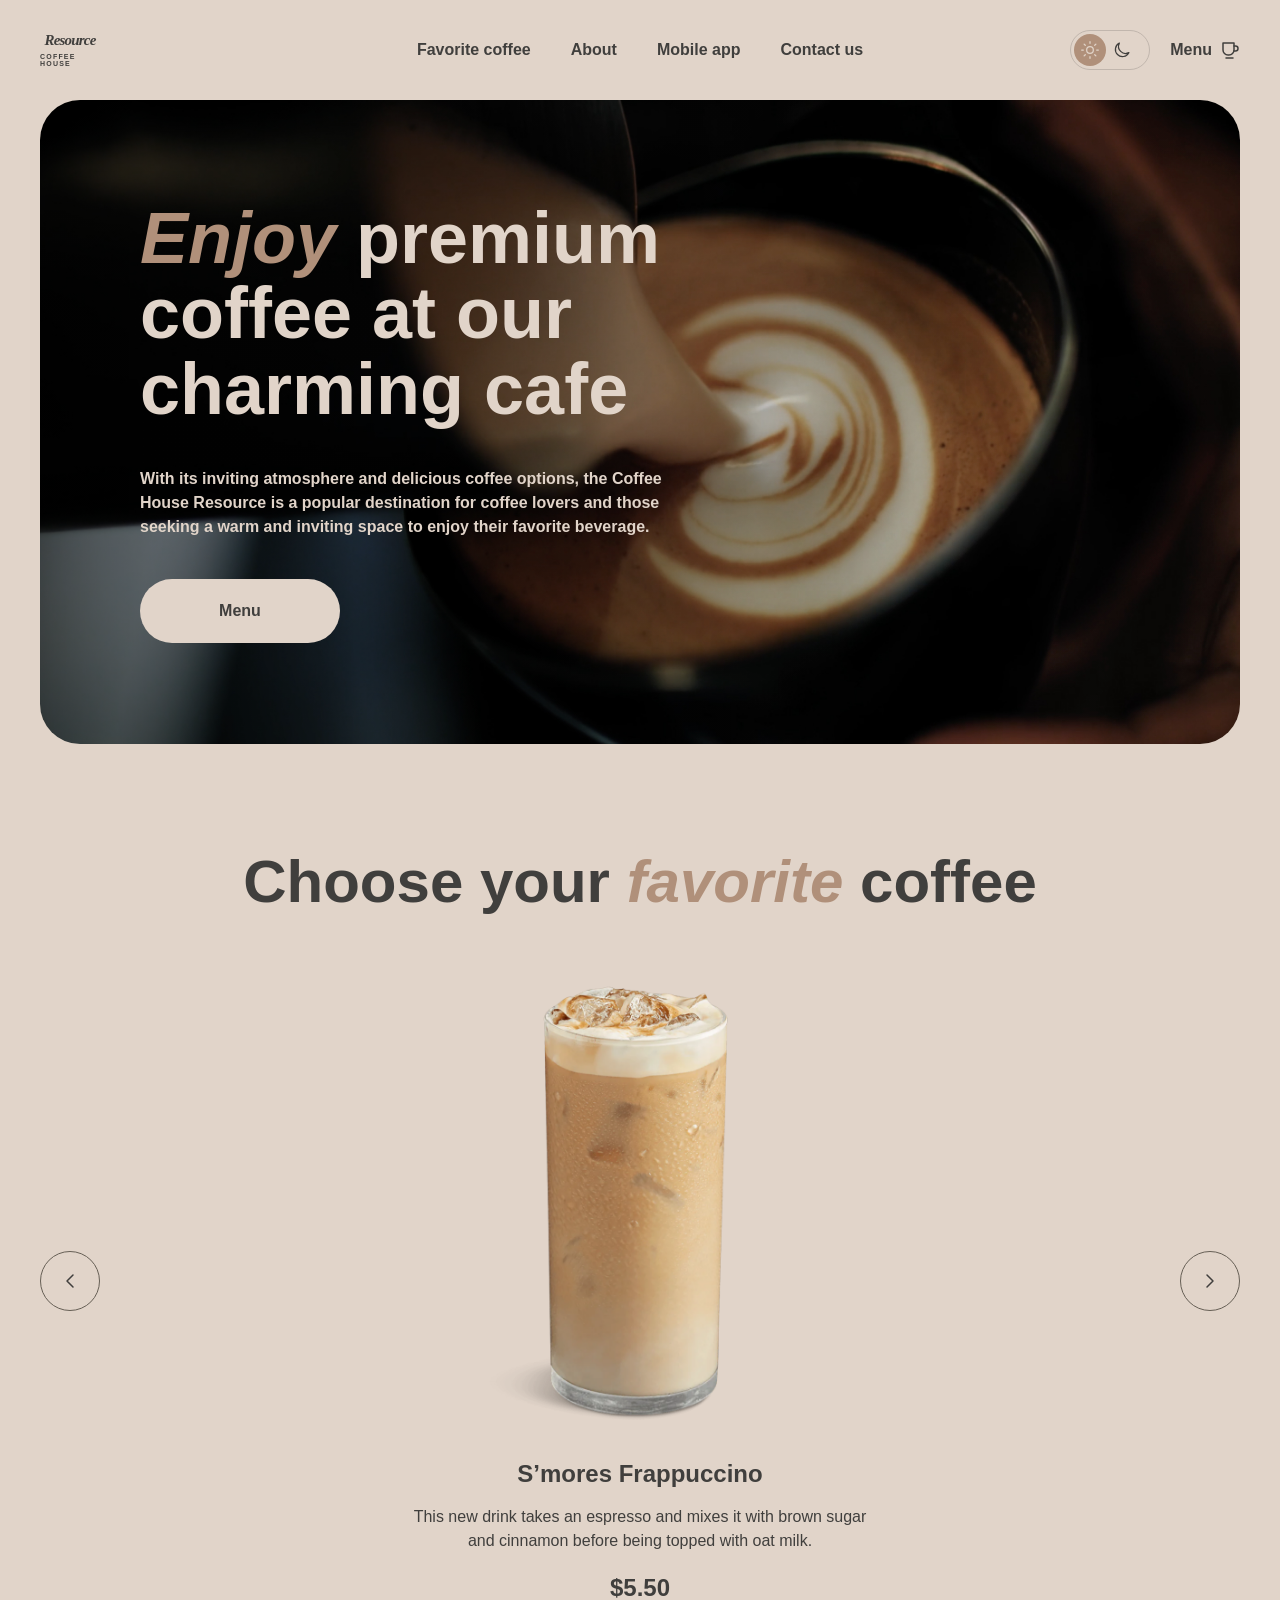
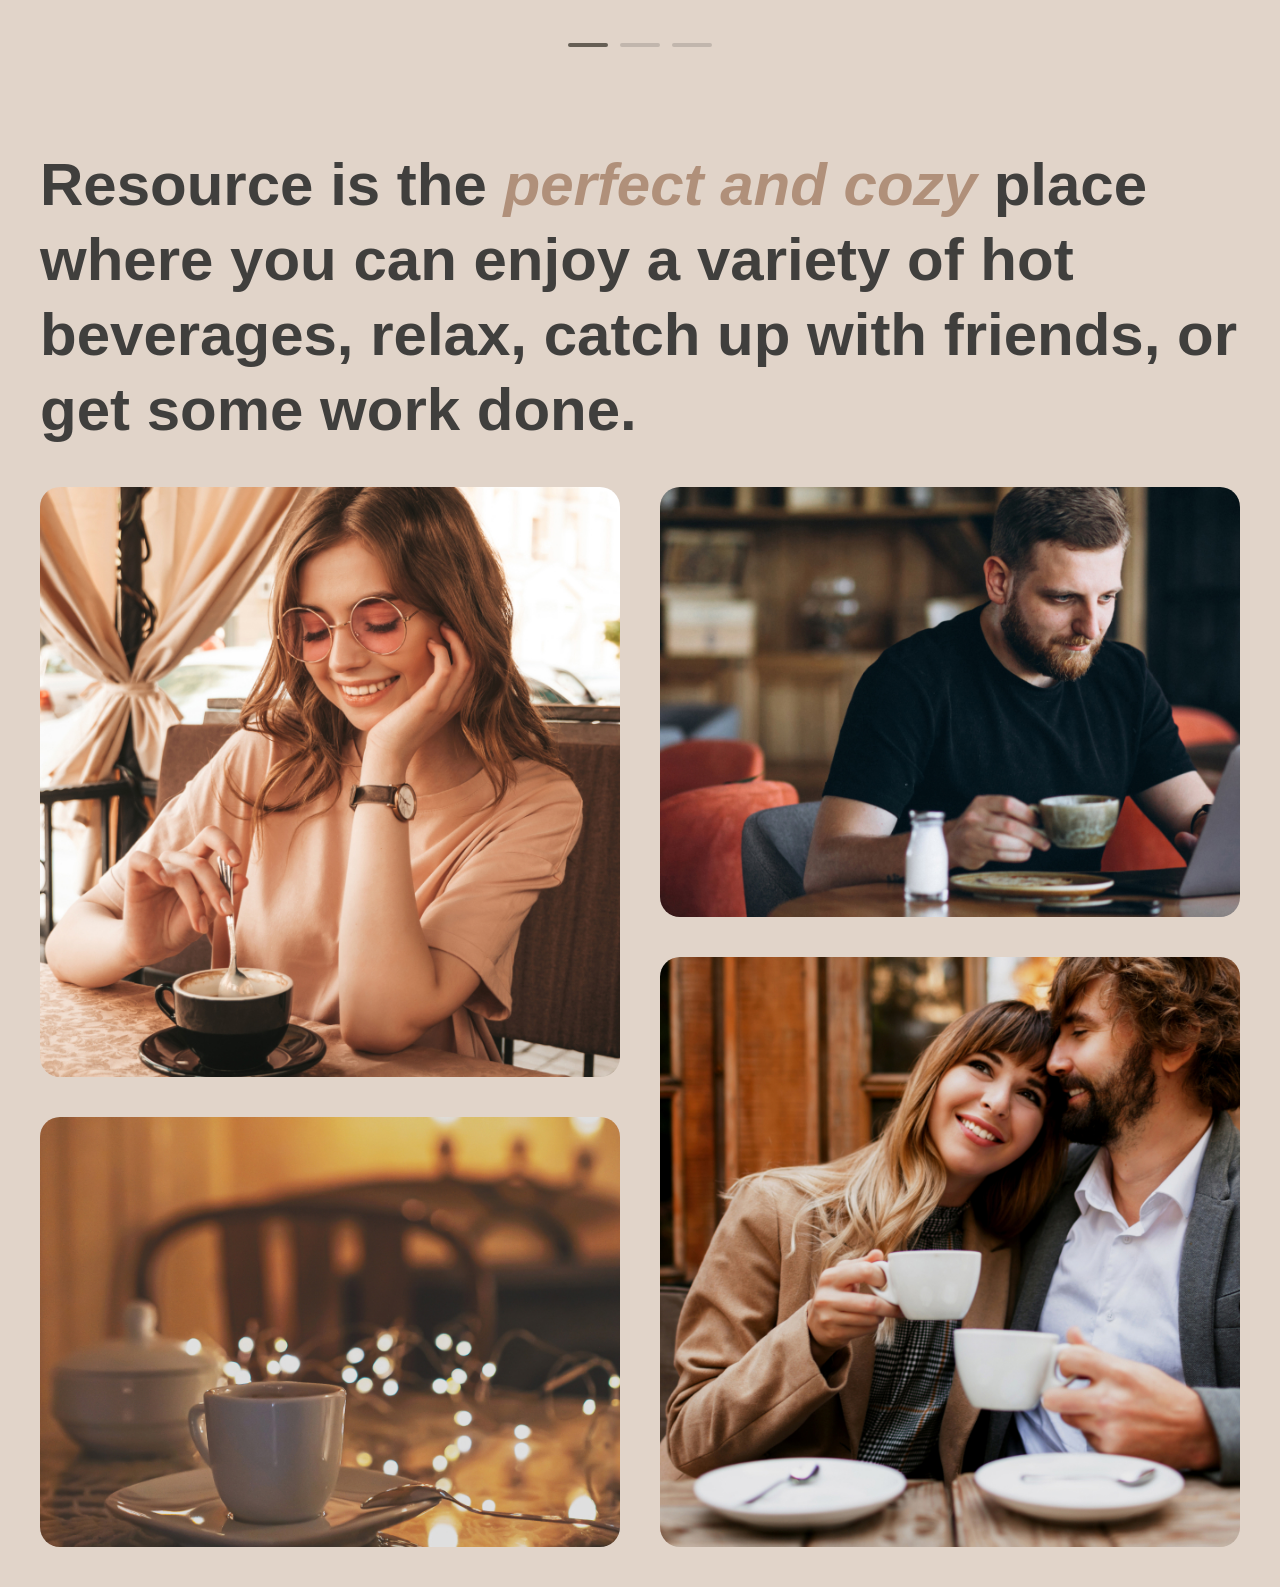
==== index.html @ 5b404275 "feat: add responsive about gallery" ====
<!doctype html>
<html lang="en">
  <head>
    <meta charset="UTF-8">
    <meta name="viewport" content="width=device-width, initial-scale=1.0">
    <meta
      name="description"
      content="Coffee House — premium coffee in a warm and welcoming atmosphere."
    >
    <title>Coffee House</title>
    <link rel="icon" href="assets/icons/favicon.svg" type="image/svg+xml">
    <link rel="stylesheet" href="styles/base.css">
    <link rel="stylesheet" href="styles/home.css">
    <link rel="stylesheet" href="styles/responsive.css">
    <script src="scripts/theme.js" defer></script>
  </head>
  <body class="page page--home">
    <header class="header">
      <div class="header__inner container">
        <a class="logo" href="./" aria-label="Coffee House home page">
          <span class="logo__wordmark">Resource</span>
          <span class="logo__caption">Coffee House</span>
        </a>

        <nav class="header__nav" id="site-navigation" aria-label="Primary navigation">
          <ul class="header__nav-list">
            <li><a class="header__nav-link" href="#favorite-coffee">Favorite coffee</a></li>
            <li><a class="header__nav-link" href="#about">About</a></li>
            <li><a class="header__nav-link" href="#mobile-app">Mobile app</a></li>
            <li><a class="header__nav-link" href="#contacts">Contact us</a></li>
          </ul>
        </nav>

        <div class="header__actions">
          <button
            class="theme-toggle"
            type="button"
            aria-label="Switch to dark theme"
            aria-pressed="false"
          >
            <span class="theme-toggle__option theme-toggle__option--light" aria-hidden="true">
              <svg viewBox="0 0 24 24" width="20" height="20">
                <circle cx="12" cy="12" r="4"></circle>
                <path d="M12 2v2M12 20v2M4.93 4.93l1.42 1.42M17.66 17.66l1.41 1.41M2 12h2M20 12h2M4.93 19.07l1.42-1.42M17.66 6.34l1.41-1.41"></path>
              </svg>
            </span>
            <span class="theme-toggle__option theme-toggle__option--dark" aria-hidden="true">
              <svg viewBox="0 0 24 24" width="20" height="20">
                <path d="M20.2 15.2A8.5 8.5 0 0 1 8.8 3.8a8.5 8.5 0 1 0 11.4 11.4Z"></path>
              </svg>
            </span>
          </button>

          <a class="header__menu-link" href="menu/">
            <span>Menu</span>
            <svg aria-hidden="true" viewBox="0 0 20 20" width="20" height="20">
              <path d="M3 3h11v7a5 5 0 0 1-5 5H8a5 5 0 0 1-5-5V3Z"></path>
              <path d="M14 6h1.5a2.5 2.5 0 0 1 0 5H14M6 18h7"></path>
            </svg>
          </a>

          <button
            class="burger"
            type="button"
            aria-label="Open menu"
            aria-expanded="false"
            aria-controls="site-navigation"
          >
            <span></span>
            <span></span>
          </button>
        </div>
      </div>
    </header>

    <main class="main" id="main-content">
      <section class="hero container">
        <div class="hero__content">
          <h1 class="hero__title"><em>Enjoy</em> premium coffee at our charming cafe</h1>
          <p class="hero__description">
            With its inviting atmosphere and delicious coffee options, the Coffee House
            Resource is a popular destination for coffee lovers and those seeking a warm and
            inviting space to enjoy their favorite beverage.
          </p>
          <a class="hero__menu-link" href="menu/">
            <span>Menu</span>
            <svg aria-hidden="true" viewBox="0 0 20 20" width="20" height="20">
              <path d="M3 3h11v7a5 5 0 0 1-5 5H8a5 5 0 0 1-5-5V3Z"></path>
              <path d="M14 6h1.5a2.5 2.5 0 0 1 0 5H14M6 18h7"></path>
            </svg>
          </a>
        </div>
      </section>

      <section class="favorite container" id="favorite-coffee">
        <h2 class="favorite__title">Choose your <em>favorite</em> coffee</h2>

        <div class="favorite__slider">
          <button class="slider-arrow slider-arrow--previous" type="button" aria-label="Previous coffee">
            <svg aria-hidden="true" viewBox="0 0 24 24" width="24" height="24">
              <path d="m15 18-6-6 6-6"></path>
            </svg>
          </button>

          <div class="favorite__slides">
            <article class="favorite__slide">
              <img
                class="favorite__image"
                src="assets/images/coffee-slider-1.png"
                alt="S’mores Frappuccino"
                width="480"
                height="480"
              >
              <h3 class="favorite__name">S’mores Frappuccino</h3>
              <p class="favorite__description">
                This new drink takes an espresso and mixes it with brown sugar and cinnamon
                before being topped with oat milk.
              </p>
              <p class="favorite__price">$5.50</p>
            </article>

            <article class="favorite__slide" hidden>
              <img
                class="favorite__image"
                src="assets/images/coffee-slider-2.png"
                alt="Caramel Macchiato"
                width="480"
                height="480"
              >
              <h3 class="favorite__name">Caramel Macchiato</h3>
              <p class="favorite__description">
                Fragrant and unique classic espresso with rich caramel-peanut syrup, with
                cream under whipped thick foam.
              </p>
              <p class="favorite__price">$5.00</p>
            </article>

            <article class="favorite__slide" hidden>
              <img
                class="favorite__image"
                src="assets/images/coffee-slider-3.png"
                alt="Ice coffee"
                width="480"
                height="480"
              >
              <h3 class="favorite__name">Ice coffee</h3>
              <p class="favorite__description">
                A popular summer drink that tones and invigorates. Prepared from coffee, milk,
                and ice.
              </p>
              <p class="favorite__price">$4.50</p>
            </article>
          </div>

          <button class="slider-arrow slider-arrow--next" type="button" aria-label="Next coffee">
            <svg aria-hidden="true" viewBox="0 0 24 24" width="24" height="24">
              <path d="m9 6 6 6-6 6"></path>
            </svg>
          </button>
        </div>

        <div class="favorite__pagination" aria-label="Slide 1 of 3">
          <span class="favorite__pagination-item favorite__pagination-item--active"></span>
          <span class="favorite__pagination-item"></span>
          <span class="favorite__pagination-item"></span>
        </div>
      </section>

      <section class="about container" id="about">
        <h2 class="about__title">
          Resource is the <em>perfect and cozy</em> place where you can enjoy a variety of hot
          beverages, relax, catch up with friends, or get some work done.
        </h2>

        <div class="about__gallery">
          <div class="about__column">
            <div class="about__image-box about__image-box--large">
              <img
                class="about__image"
                src="assets/images/about-1.jpg"
                alt="Woman enjoying coffee at a cafe"
                width="726"
                height="726"
              >
            </div>
            <div class="about__image-box about__image-box--small">
              <img
                class="about__image"
                src="assets/images/about-2.jpg"
                alt="Coffee cup surrounded by warm lights"
                width="726"
                height="726"
              >
            </div>
          </div>

          <div class="about__column">
            <div class="about__image-box about__image-box--small">
              <img
                class="about__image"
                src="assets/images/about-3.jpg"
                alt="Man working on a laptop at a cafe"
                width="726"
                height="726"
              >
            </div>
            <div class="about__image-box about__image-box--large">
              <img
                class="about__image"
                src="assets/images/about-4.jpg"
                alt="Couple drinking coffee together"
                width="726"
                height="726"
              >
            </div>
          </div>
        </div>
      </section>
    </main>
  </body>
</html>
---- styles/base.css ----
:root {
  color-scheme: light;
  --color-background: #e1d4c9;
  --color-surface: #665f55;
  --color-text-primary: #403f3d;
  --color-text-secondary: #e1d4c9;
  --color-accent: #b0907a;
  --color-border-light: #c1b6ad;
  --color-border-dark: #665f55;
  --content-width: 1360px;
  --page-padding: 40px;
  --transition-duration: 0.3s;
}

[data-theme="dark"] {
  color-scheme: dark;
  --color-background: #403f3d;
  --color-surface: #665f55;
  --color-text-primary: #e1d4c9;
  --color-text-secondary: #e1d4c9;
  --color-border-light: #665f55;
  --color-border-dark: #c1b6ad;
}

*,
*::before,
*::after {
  box-sizing: border-box;
}

html {
  scroll-behavior: smooth;
}

body {
  min-width: 320px;
  min-height: 100vh;
  margin: 0;
  color: var(--color-text-primary);
  font-family: Inter, Arial, sans-serif;
  background-color: var(--color-background);
}

img {
  display: block;
  max-width: 100%;
}

button,
input,
textarea,
select {
  font: inherit;
}

a {
  color: inherit;
}

button,
a {
  -webkit-tap-highlight-color: transparent;
}

button:focus-visible,
a:focus-visible {
  outline: 2px solid var(--color-accent);
  outline-offset: 4px;
}

.container {
  width: min(100% - (2 * var(--page-padding)), var(--content-width));
  margin-inline: auto;
}

.header {
  padding-block: 20px;
}

.header__inner {
  display: grid;
  grid-template-columns: 1fr auto 1fr;
  align-items: center;
  min-height: 60px;
}

.logo {
  display: inline-flex;
  width: 60px;
  height: 60px;
  grid-column: 1;
  flex-direction: column;
  align-items: center;
  justify-content: center;
  justify-self: start;
  color: var(--color-text-primary);
  line-height: 1;
  text-decoration: none;
}

.logo__wordmark {
  font-family: Georgia, "Times New Roman", serif;
  font-size: 15px;
  font-style: italic;
  font-weight: 700;
  letter-spacing: -0.8px;
}

.logo__caption {
  margin-top: 5px;
  font-size: 7px;
  font-weight: 600;
  letter-spacing: 1.2px;
  text-transform: uppercase;
}

.header__nav-list {
  display: flex;
  gap: 40px;
  margin: 0;
  padding: 0;
  list-style: none;
}

.header__nav {
  grid-column: 2;
}

.header__nav-link,
.header__menu-link {
  position: relative;
  display: inline-flex;
  align-items: center;
  color: var(--color-text-primary);
  font-size: 16px;
  font-weight: 600;
  line-height: 1.5;
  text-decoration: none;
}

.header__nav-link::after,
.header__menu-link::after {
  position: absolute;
  right: 0;
  bottom: -2px;
  left: 0;
  height: 2px;
  background-color: currentColor;
  content: "";
  transform: scaleX(0);
  transform-origin: right;
  transition: transform var(--transition-duration) ease;
}

.header__nav-link:hover::after,
.header__nav-link:focus-visible::after,
.header__menu-link:hover::after,
.header__menu-link:focus-visible::after,
.header__menu-link--active::after {
  transform: scaleX(1);
  transform-origin: left;
}

.header__actions {
  display: flex;
  grid-column: 3;
  gap: 20px;
  align-items: center;
  justify-self: end;
}

.theme-toggle {
  display: inline-flex;
  width: 80px;
  height: 40px;
  padding: 3px;
  border: 1px solid var(--color-border-light);
  border-radius: 100px;
  color: var(--color-text-primary);
  background: transparent;
  cursor: pointer;
}

.theme-toggle__option {
  display: inline-flex;
  width: 32px;
  height: 32px;
  align-items: center;
  justify-content: center;
  border-radius: 50%;
  transition:
    color var(--transition-duration) ease,
    background-color var(--transition-duration) ease;
}

.theme-toggle__option svg,
.header__menu-link svg {
  fill: none;
  stroke: currentColor;
  stroke-linecap: round;
  stroke-linejoin: round;
  stroke-width: 1.5;
}

.theme-toggle__option--light {
  color: var(--color-text-secondary);
  background-color: var(--color-accent);
}

[data-theme="dark"] .theme-toggle__option--light {
  color: var(--color-text-primary);
  background-color: transparent;
}

[data-theme="dark"] .theme-toggle__option--dark {
  color: #403f3d;
  background-color: var(--color-accent);
}

.header__menu-link {
  gap: 8px;
}

.burger {
  display: none;
  width: 44px;
  height: 44px;
  padding: 0;
  border: 1px solid var(--color-border-dark);
  border-radius: 50%;
  flex-direction: column;
  gap: 7px;
  align-items: center;
  justify-content: center;
  color: var(--color-text-primary);
  background: transparent;
  cursor: pointer;
}

.burger span {
  width: 18px;
  height: 1.5px;
  border-radius: 2px;
  background-color: currentColor;
}

.main {
  padding-block: 40px;
}
---- styles/home.css ----
.page--home .main {
  padding-top: 0;
}

.hero {
  display: flex;
  min-height: 644px;
  align-items: center;
  padding: 100px;
  border-radius: 40px;
  color: var(--color-text-secondary);
  background:
    linear-gradient(90deg, rgb(0 0 0 / 55%) 0%, rgb(0 0 0 / 5%) 75%),
    url("../assets/images/hero.jpg") center / cover no-repeat;
}

.hero__content {
  max-width: 530px;
}

.hero__title,
.favorite__title,
.about__title {
  margin: 0;
  font-size: 60px;
  font-weight: 600;
  line-height: 1.25;
}

.hero__title {
  font-size: 72px;
  line-height: 1.05;
}

.hero__title em,
.favorite__title em,
.about__title em {
  color: var(--color-accent);
  font-style: italic;
}

.hero__description {
  margin: 40px 0;
  font-size: 16px;
  font-weight: 600;
  line-height: 1.5;
}

.hero__menu-link {
  display: inline-flex;
  width: 200px;
  height: 64px;
  align-items: center;
  justify-content: center;
  border-radius: 100px;
  color: #403f3d;
  font-size: 16px;
  font-weight: 600;
  line-height: 1.5;
  text-decoration: none;
  background-color: #e1d4c9;
}

.hero__menu-link svg,
.slider-arrow svg {
  fill: none;
  stroke: currentColor;
  stroke-linecap: round;
  stroke-linejoin: round;
  stroke-width: 1.5;
}

.hero__menu-link svg {
  width: 0;
  opacity: 0;
  transition:
    width var(--transition-duration) ease,
    margin-left var(--transition-duration) ease,
    opacity var(--transition-duration) ease;
}

.hero__menu-link:hover svg,
.hero__menu-link:focus-visible svg {
  width: 20px;
  margin-left: 8px;
  opacity: 1;
}

.favorite {
  padding-top: 100px;
  text-align: center;
}

.favorite__title {
  margin-bottom: 40px;
}

.favorite__slider {
  display: grid;
  grid-template-columns: 60px minmax(0, 480px) 60px;
  align-items: center;
  justify-content: space-between;
}

.slider-arrow {
  display: inline-flex;
  width: 60px;
  height: 60px;
  padding: 0;
  border: 1px solid var(--color-border-dark);
  border-radius: 50%;
  align-items: center;
  justify-content: center;
  color: var(--color-text-primary);
  background-color: transparent;
  cursor: pointer;
  transition:
    color var(--transition-duration) ease,
    background-color var(--transition-duration) ease;
}

.slider-arrow:hover,
.slider-arrow:focus-visible {
  color: var(--color-text-secondary);
  background-color: var(--color-surface);
}

.favorite__slide {
  font-size: 16px;
  line-height: 1.5;
}

.favorite__image {
  width: 100%;
  height: auto;
  aspect-ratio: 1;
  object-fit: contain;
}

.favorite__name,
.favorite__price {
  margin: 20px 0 0;
  font-size: 24px;
  font-weight: 600;
  line-height: 1.25;
}

.favorite__description {
  min-height: 48px;
  margin: 16px 0 0;
}

.favorite__pagination {
  display: flex;
  gap: 12px;
  justify-content: center;
  margin-top: 40px;
}

.favorite__pagination-item {
  width: 40px;
  height: 4px;
  border-radius: 100px;
  background-color: var(--color-border-light);
}

.favorite__pagination-item--active {
  background-color: var(--color-border-dark);
}

.about {
  padding-top: 100px;
}

.about__title {
  margin-bottom: 40px;
}

.about__gallery {
  display: grid;
  grid-template-columns: repeat(2, minmax(0, 1fr));
  gap: 40px;
}

.about__column {
  display: grid;
  gap: 40px;
}

.about__image-box {
  overflow: hidden;
  border-radius: 20px;
}

.about__image-box--large {
  height: 590px;
}

.about__image-box--small {
  height: 430px;
}

.about__image {
  width: 100%;
  height: 100%;
  object-fit: cover;
  transform: scale(1.1);
  transition: transform var(--transition-duration) ease;
}

.about__image-box:hover .about__image {
  transform: scale(1);
}
---- styles/responsive.css ----
@media (max-width: 900px) {
  .header__nav,
  .header__menu-link {
    display: none;
  }

  .header__actions {
    gap: 12px;
  }

  .burger {
    display: inline-flex;
  }
}

@media (max-width: 768px) {
  .hero {
    padding-inline: 60px;
  }

  .hero__menu-link svg {
    width: 20px;
    margin-left: 8px;
    opacity: 1;
  }

  .about__gallery {
    grid-template-columns: 1fr;
  }

  .about__image-box--small {
    display: none;
  }
}

@media (max-width: 600px) {
  :root {
    --page-padding: 16px;
  }

  .header__actions {
    gap: 8px;
  }

  .hero {
    min-height: 552px;
    padding: 60px 16px;
    background-position: 62% center;
  }

  .hero__title {
    font-size: 42px;
    line-height: 1.15;
  }

  .favorite__title,
  .about__title {
    font-size: 32px;
    line-height: 1.25;
  }

  .favorite__slider {
    display: block;
  }

  .slider-arrow {
    display: none;
  }
}
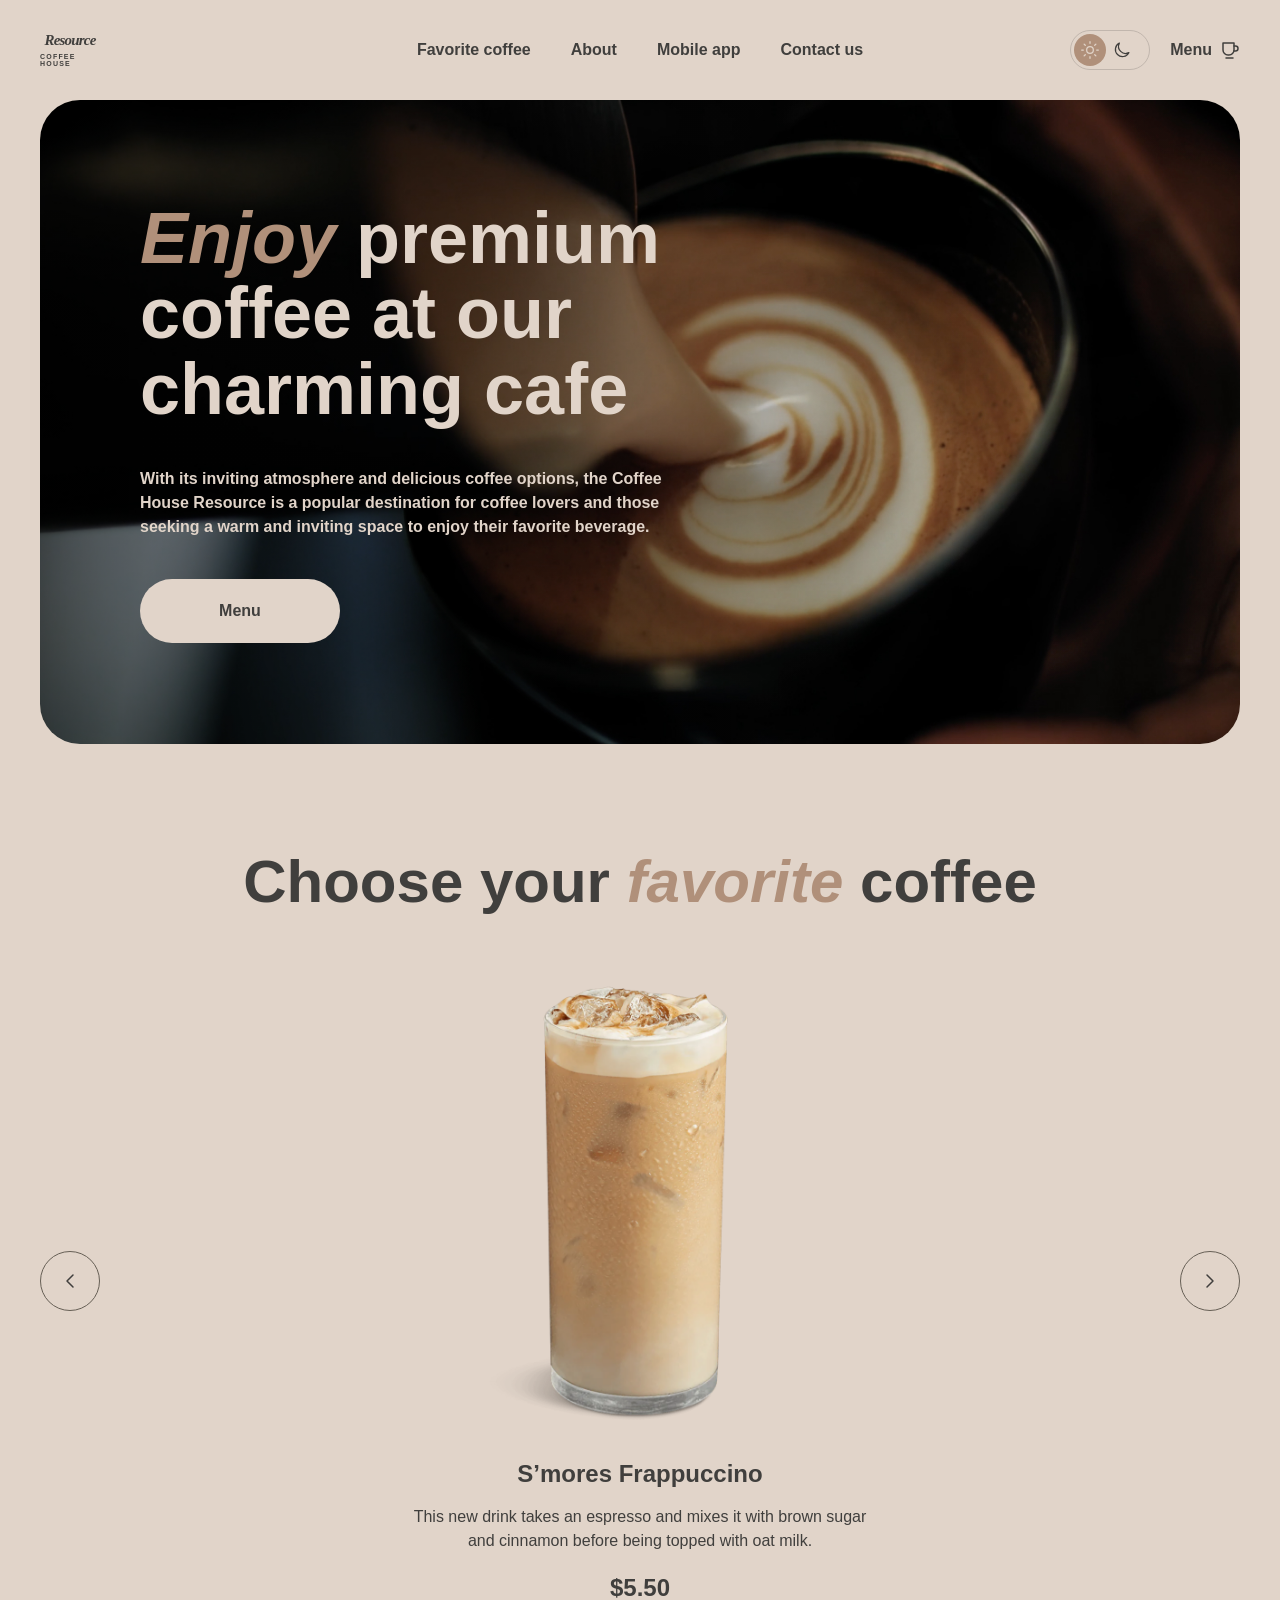
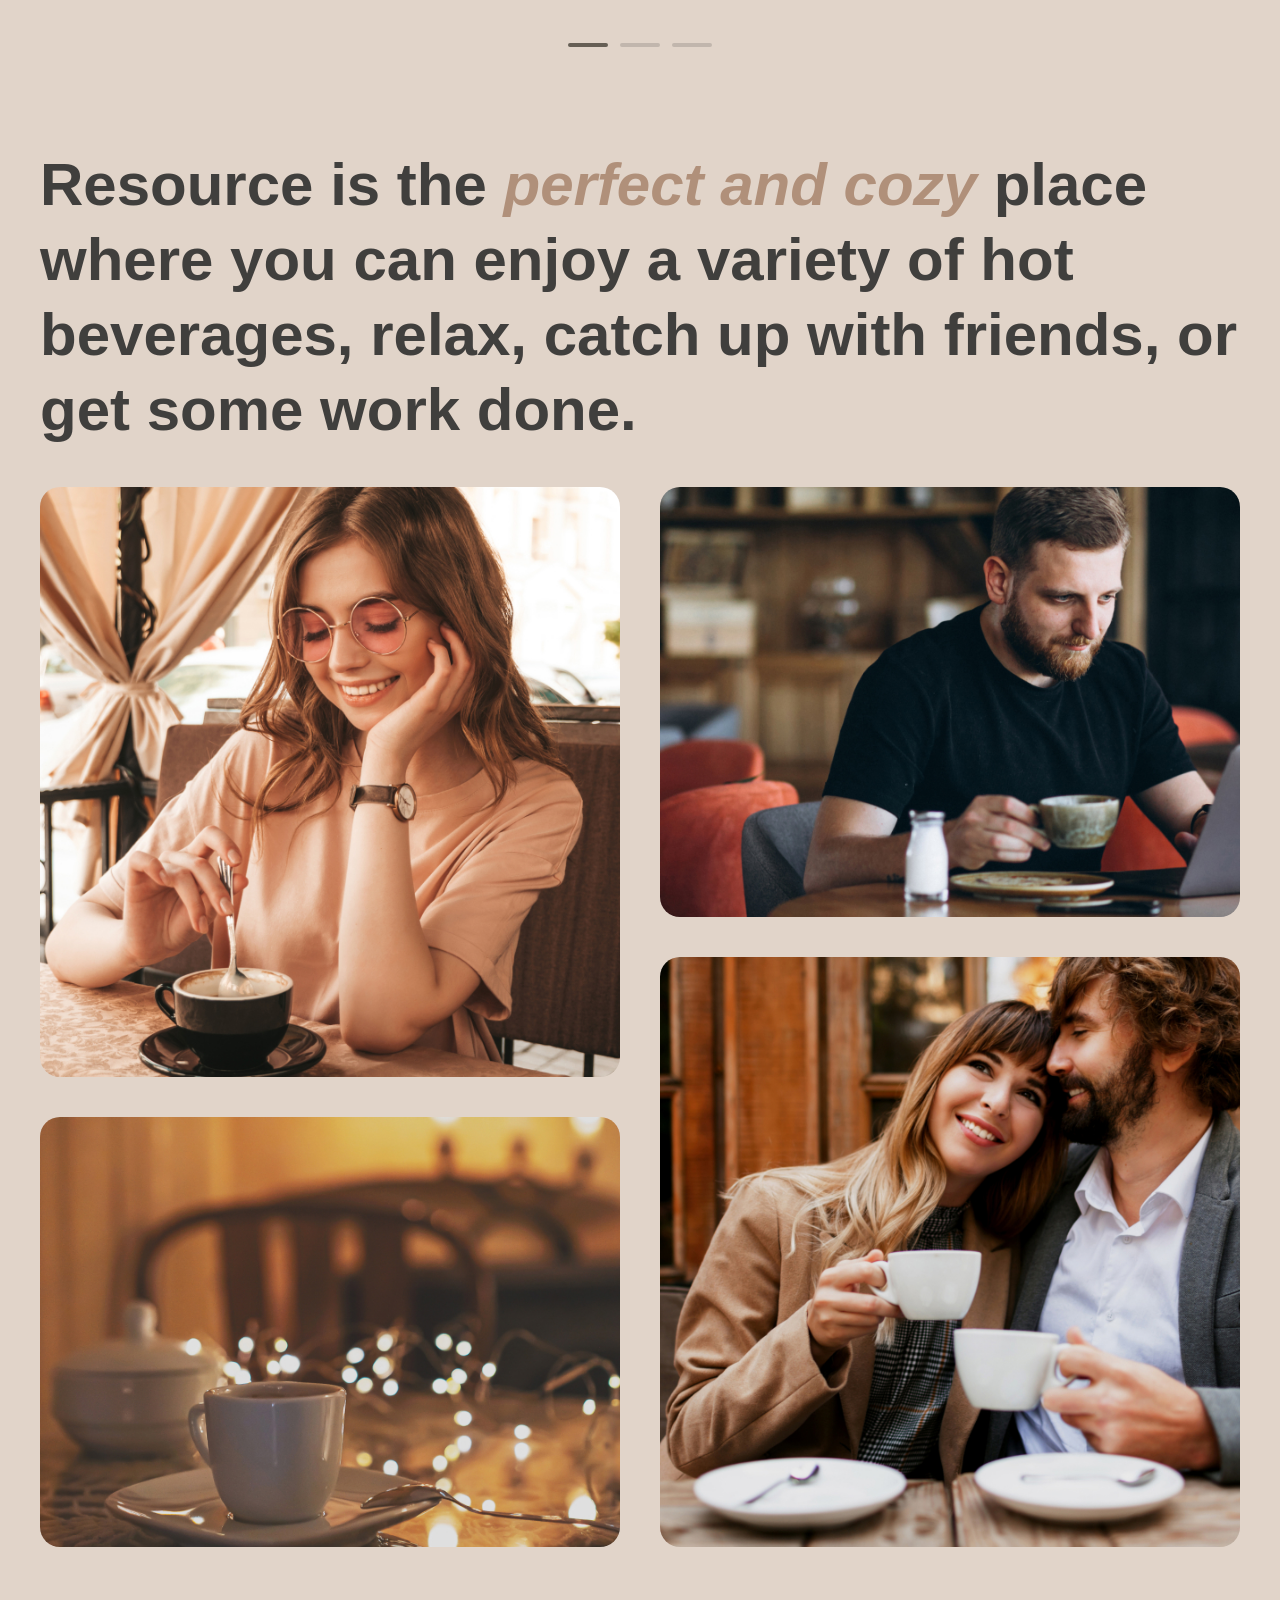
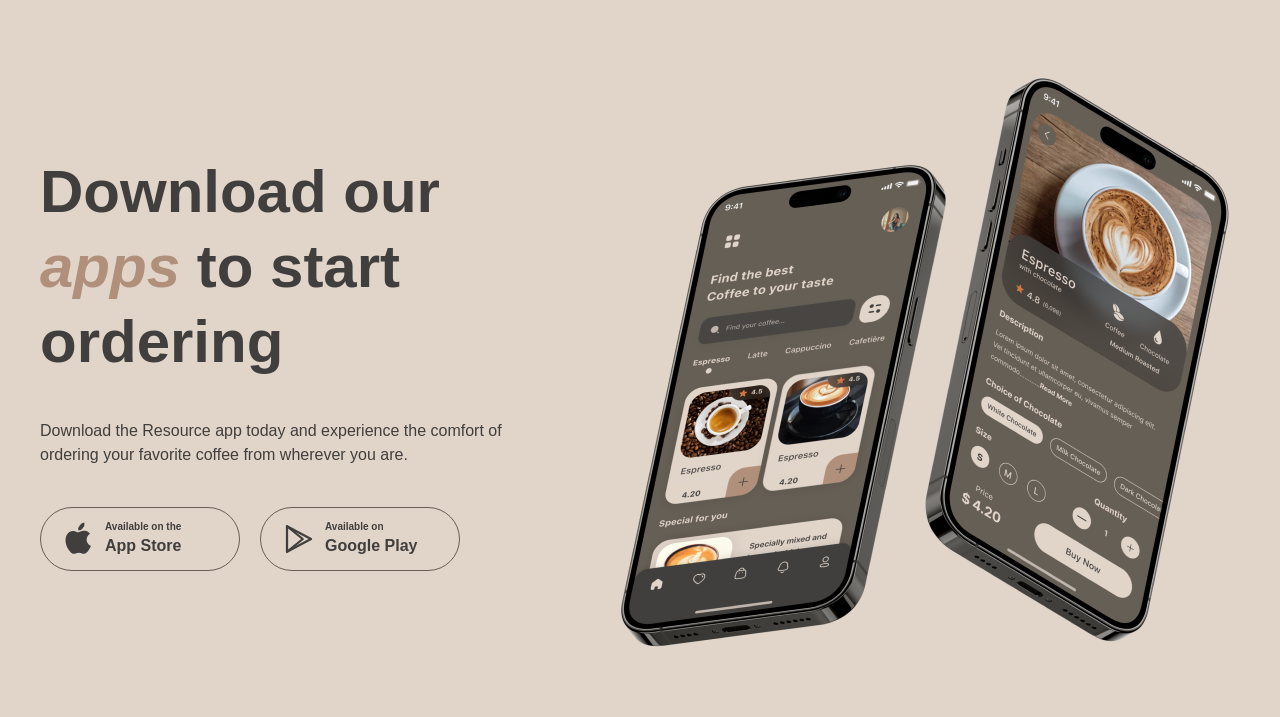
==== commit 2a061df9: "feat: add responsive mobile app section" ====
--- a/index.html
+++ b/index.html
@@ -216,6 +216,67 @@
           </div>
         </div>
       </section>
+
+      <section class="mobile-app container" id="mobile-app">
+        <div class="mobile-app__content">
+          <h2 class="mobile-app__title">Download our <em>apps</em> to start ordering</h2>
+          <p class="mobile-app__description">
+            Download the Resource app today and experience the comfort of ordering your
+            favorite coffee from wherever you are.
+          </p>
+
+          <div class="mobile-app__stores">
+            <a
+              class="store-link"
+              href="https://www.apple.com/app-store/"
+              target="_blank"
+              rel="noopener noreferrer"
+              aria-label="Download Resource on the App Store"
+            >
+              <svg aria-hidden="true" viewBox="0 0 24 24" width="36" height="36">
+                <path
+                  d="M17.1 12.5c0-2.6 2.1-3.9 2.2-4-1.2-1.8-3.1-2-3.8-2-1.6-.2-3.2 1-4 1s-2-1-3.4-.9a5 5 0 0 0-4.2 2.6c-1.8 3.1-.5 7.7 1.3 10.2.9 1.2 1.9 2.6 3.3 2.5 1.3-.1 1.8-.8 3.4-.8s2 .8 3.4.8 2.3-1.2 3.2-2.5c1-1.4 1.4-2.8 1.4-2.9-.1 0-2.8-1.1-2.8-4ZM14.5 4.8A4.4 4.4 0 0 0 15.6 1a4.5 4.5 0 0 0-3 1.8 4.1 4.1 0 0 0-1.1 3.6 3.8 3.8 0 0 0 3-1.6Z"
+                ></path>
+              </svg>
+              <span class="store-link__text">
+                <span class="store-link__eyebrow">Available on the</span>
+                <span class="store-link__name">App Store</span>
+              </span>
+            </a>
+
+            <a
+              class="store-link"
+              href="https://play.google.com/store"
+              target="_blank"
+              rel="noopener noreferrer"
+              aria-label="Get Resource on Google Play"
+            >
+              <svg
+                class="store-link__play-icon"
+                aria-hidden="true"
+                viewBox="0 0 24 24"
+                width="36"
+                height="36"
+              >
+                <path d="M4 3.5v17L20 12 4 3.5Z"></path>
+                <path d="m4 3.5 10.5 8.5L4 20.5"></path>
+              </svg>
+              <span class="store-link__text">
+                <span class="store-link__eyebrow">Available on</span>
+                <span class="store-link__name">Google Play</span>
+              </span>
+            </a>
+          </div>
+        </div>
+
+        <img
+          class="mobile-app__image"
+          src="assets/images/mobile-screens.png"
+          alt="Resource mobile application displayed on two smartphones"
+          width="630"
+          height="630"
+        >
+      </section>
     </main>
   </body>
 </html>
--- a/styles/home.css
+++ b/styles/home.css
@@ -20,7 +20,8 @@
 
 .hero__title,
 .favorite__title,
-.about__title {
+.about__title,
+.mobile-app__title {
   margin: 0;
   font-size: 60px;
   font-weight: 600;
@@ -34,7 +35,8 @@
 
 .hero__title em,
 .favorite__title em,
-.about__title em {
+.about__title em,
+.mobile-app__title em {
   color: var(--color-accent);
   font-style: italic;
 }
@@ -211,3 +213,81 @@
 .about__image-box:hover .about__image {
   transform: scale(1);
 }
+
+.mobile-app {
+  display: grid;
+  grid-template-columns: minmax(0, 1fr) minmax(0, 630px);
+  gap: 100px;
+  align-items: center;
+  padding-top: 100px;
+}
+
+.mobile-app__description {
+  margin: 40px 0;
+  font-size: 16px;
+  line-height: 1.5;
+}
+
+.mobile-app__stores {
+  display: flex;
+  gap: 20px;
+}
+
+.store-link {
+  display: flex;
+  flex-shrink: 0;
+  width: 200px;
+  height: 64px;
+  padding: 11px 20px;
+  border: 1px solid var(--color-border-dark);
+  border-radius: 100px;
+  align-items: center;
+  gap: 8px;
+  color: var(--color-text-primary);
+  text-decoration: none;
+  transition:
+    color var(--transition-duration) ease,
+    background-color var(--transition-duration) ease;
+}
+
+.store-link:hover,
+.store-link:focus-visible {
+  color: var(--color-text-secondary);
+  background-color: var(--color-surface);
+}
+
+.store-link svg {
+  flex: 0 0 36px;
+  fill: currentColor;
+}
+
+.store-link .store-link__play-icon {
+  fill: none;
+  stroke: currentColor;
+  stroke-linecap: round;
+  stroke-linejoin: round;
+  stroke-width: 1.5;
+}
+
+.store-link__text {
+  display: flex;
+  flex-direction: column;
+  align-items: flex-start;
+}
+
+.store-link__eyebrow {
+  font-size: 10px;
+  font-weight: 600;
+  line-height: 1.4;
+}
+
+.store-link__name {
+  font-size: 16px;
+  font-weight: 600;
+  line-height: 1.5;
+}
+
+.mobile-app__image {
+  width: 100%;
+  height: auto;
+}
--- a/styles/responsive.css
+++ b/styles/responsive.css
@@ -1,3 +1,14 @@
+@media (max-width: 1250px) {
+  .mobile-app {
+    grid-template-columns: 1fr;
+  }
+
+  .mobile-app__image {
+    width: min(100%, 630px);
+    justify-self: center;
+  }
+}
+
 @media (max-width: 900px) {
   .header__nav,
   .header__menu-link {
@@ -54,7 +65,8 @@
   }
 
   .favorite__title,
-  .about__title {
+  .about__title,
+  .mobile-app__title {
     font-size: 32px;
     line-height: 1.25;
   }
@@ -66,4 +78,12 @@
   .slider-arrow {
     display: none;
   }
+
+  .mobile-app {
+    gap: 40px;
+  }
+
+  .mobile-app__stores {
+    flex-direction: column;
+  }
 }
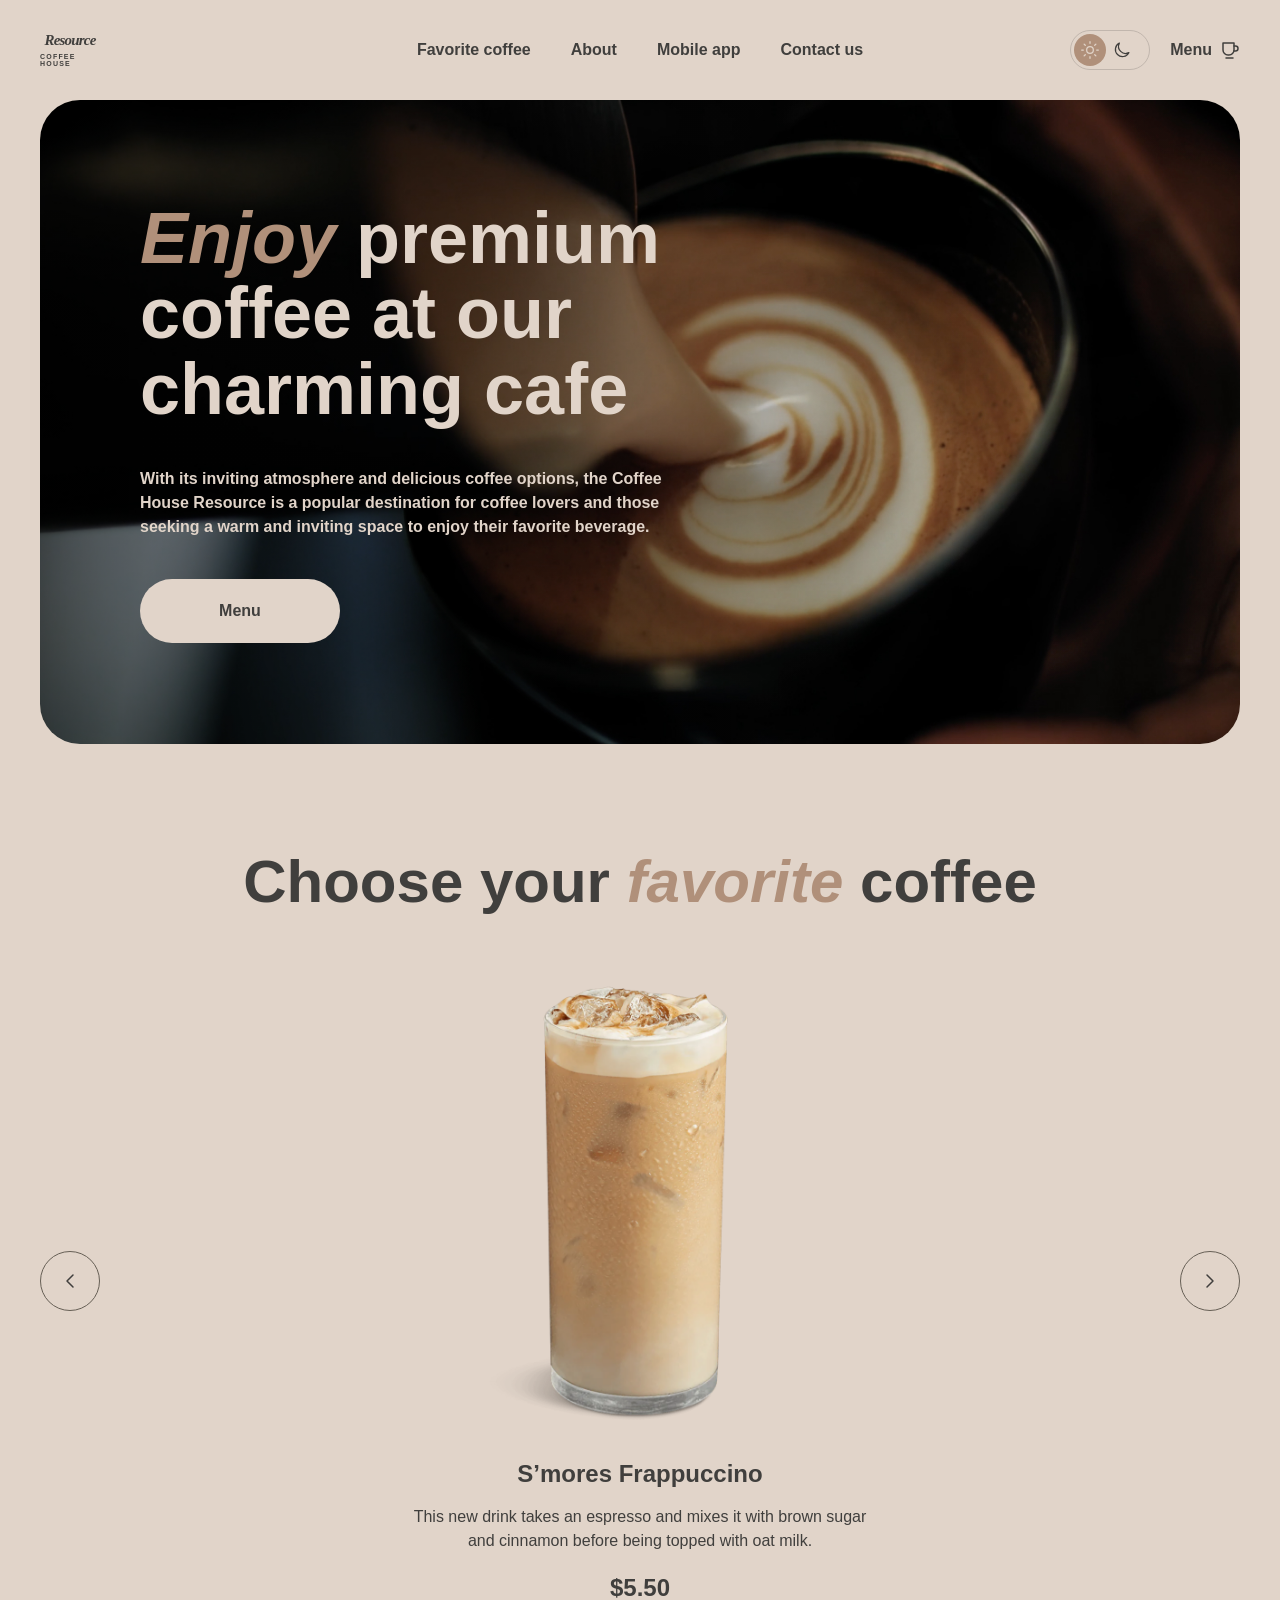
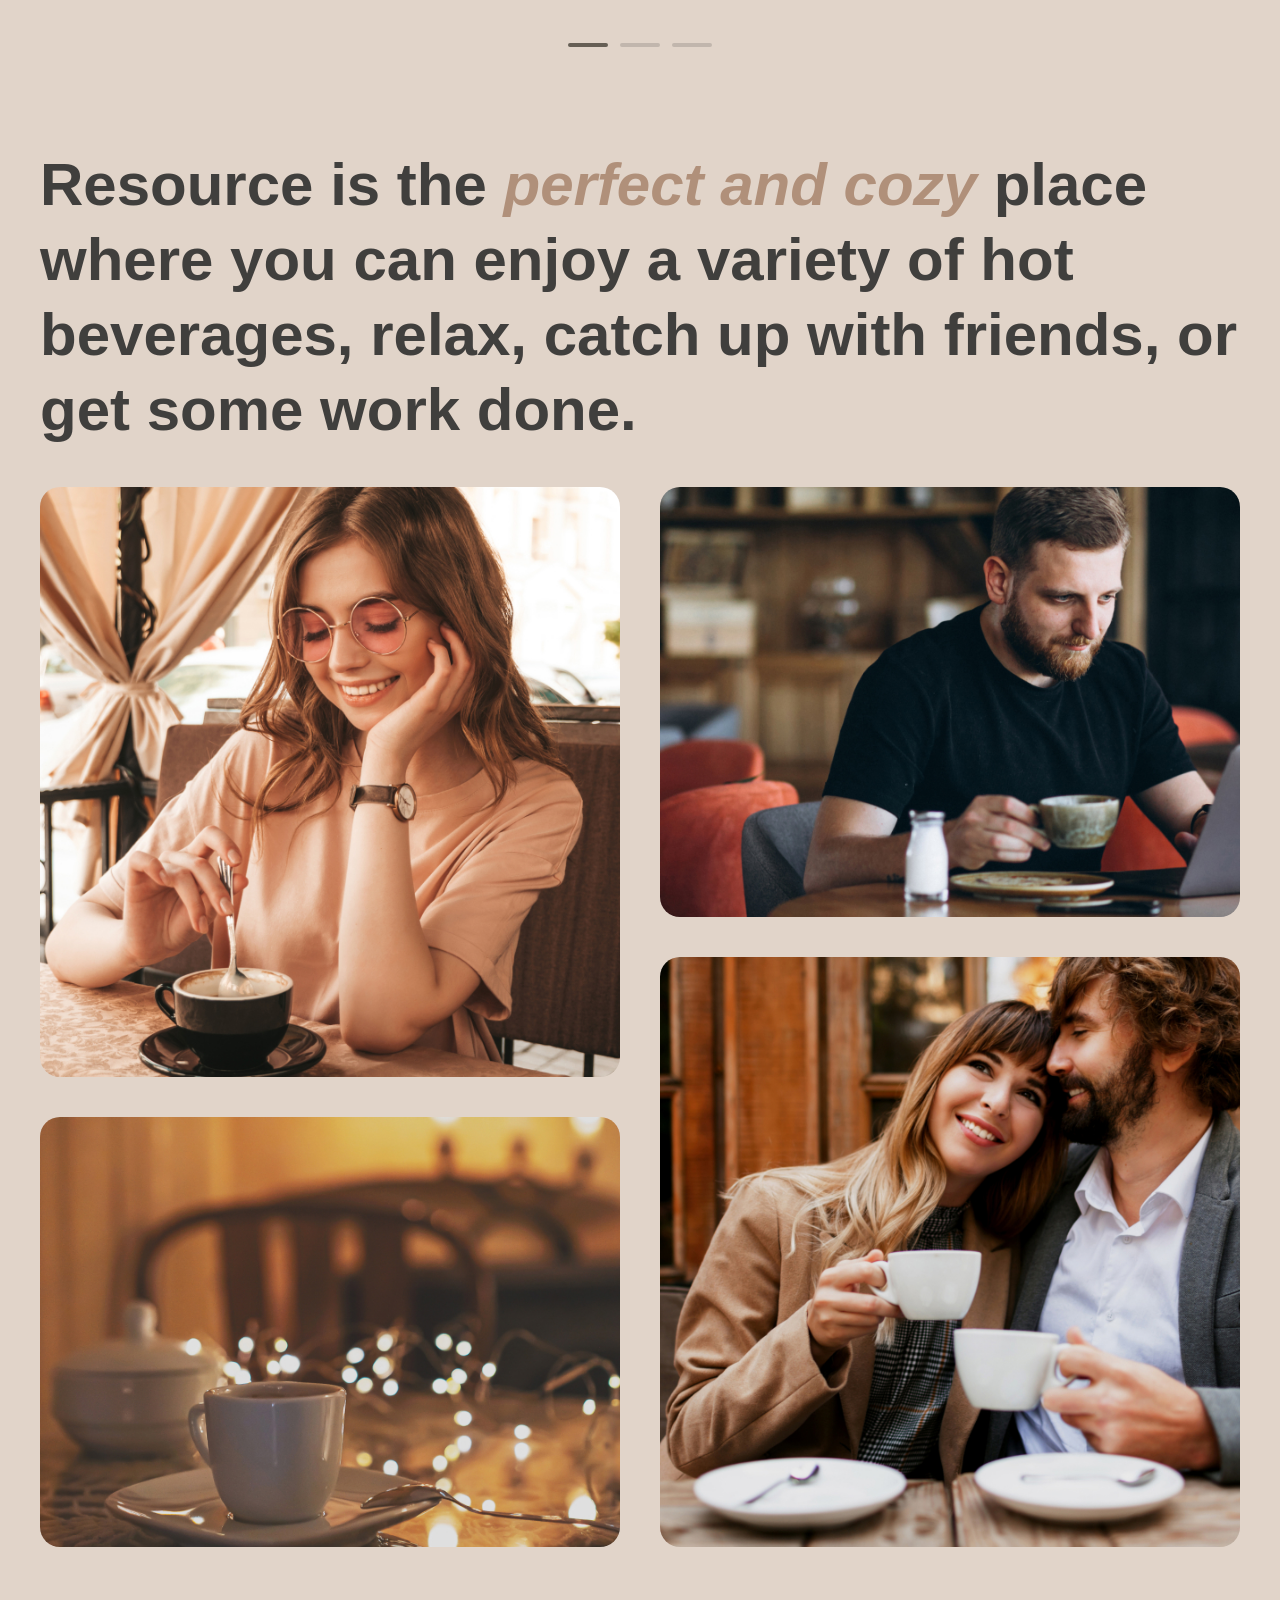
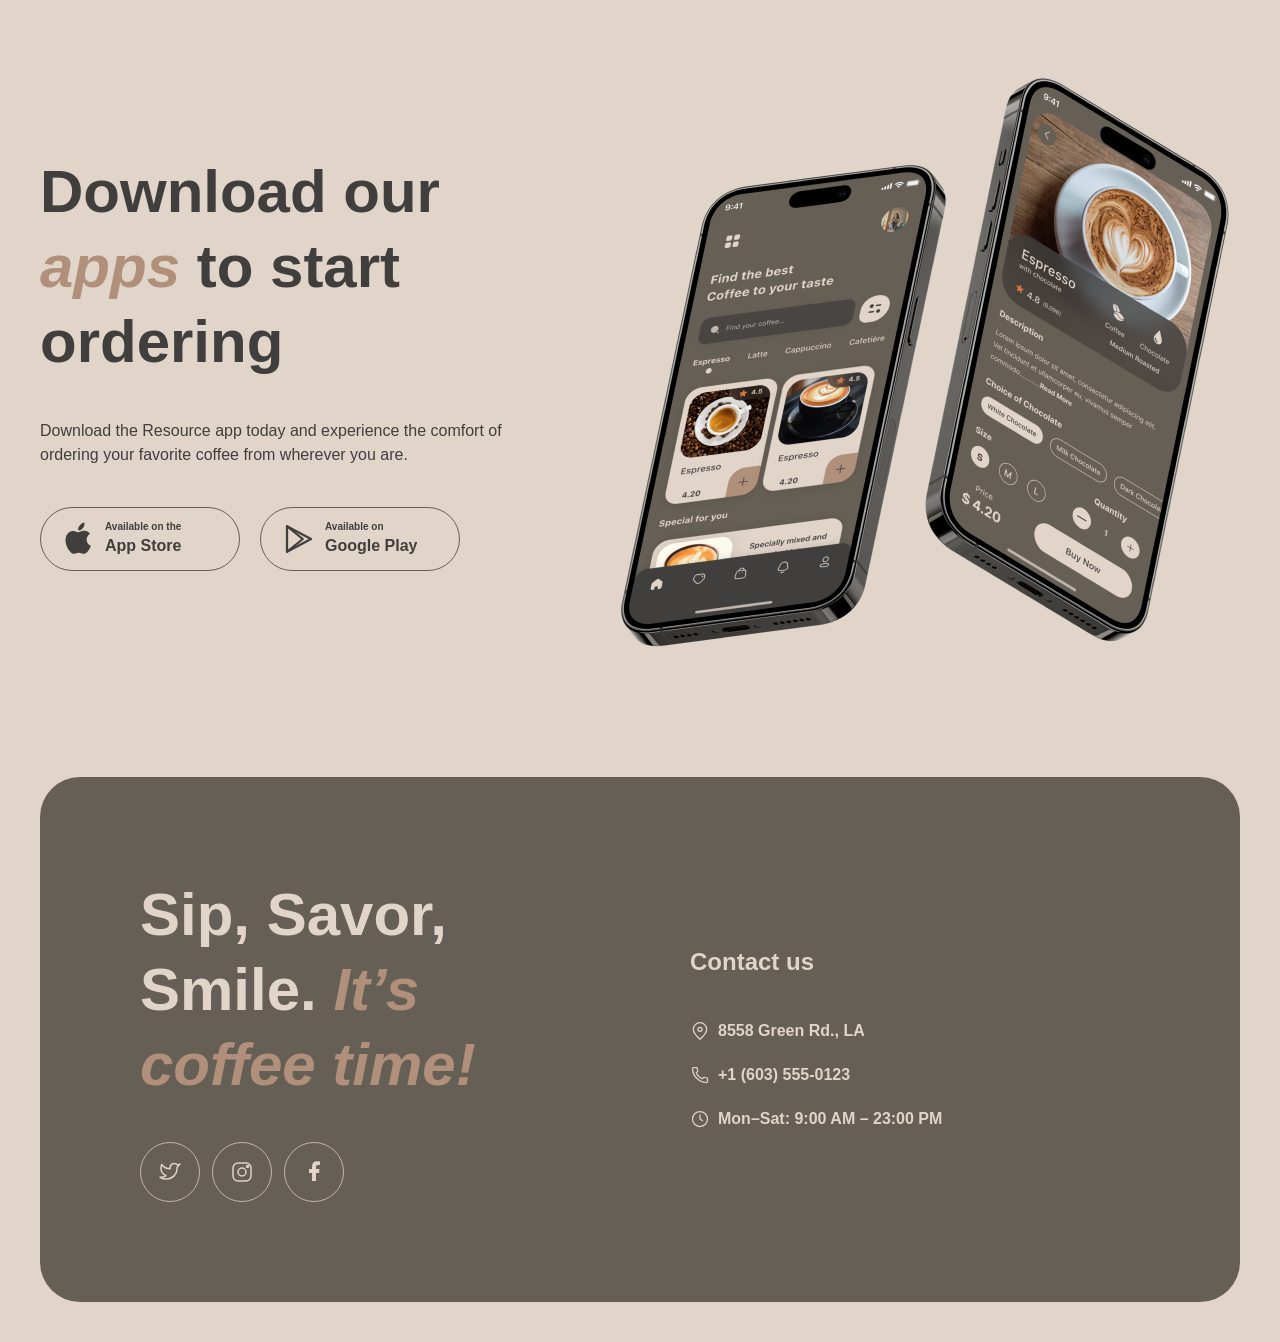
==== commit d1240162: "feat: add responsive contacts footer" ====
--- a/index.html
+++ b/index.html
@@ -278,5 +278,86 @@
         >
       </section>
     </main>
+
+    <footer class="footer container" id="contacts">
+      <div class="footer__socials">
+        <h2 class="footer__title">Sip, Savor, Smile. <em>It’s coffee time!</em></h2>
+
+        <ul class="social-list" aria-label="Resource social media">
+          <li>
+            <a
+              class="social-link"
+              href="https://twitter.com/"
+              target="_blank"
+              rel="noopener noreferrer"
+              aria-label="Resource on Twitter"
+            >
+              <svg aria-hidden="true" viewBox="0 0 24 24" width="24" height="24">
+                <path d="M22 4.1c-.8.4-1.6.6-2.5.7a4.3 4.3 0 0 0-7.4 3v1A10.2 10.2 0 0 1 3.7 4.5s-3.4 7.7 4.3 11.1a10 10 0 0 1-6 1.7c7.7 4.3 17.1 0 17.1-9.6v-.5c.9-.8 1.8-1.8 2.4-2.9l.5-.2Z"></path>
+              </svg>
+            </a>
+          </li>
+          <li>
+            <a
+              class="social-link"
+              href="https://www.instagram.com/"
+              target="_blank"
+              rel="noopener noreferrer"
+              aria-label="Resource on Instagram"
+            >
+              <svg aria-hidden="true" viewBox="0 0 24 24" width="24" height="24">
+                <rect x="3" y="3" width="18" height="18" rx="5"></rect>
+                <circle cx="12" cy="12" r="4"></circle>
+                <circle cx="17.5" cy="6.5" r="1"></circle>
+              </svg>
+            </a>
+          </li>
+          <li>
+            <a
+              class="social-link"
+              href="https://www.facebook.com/"
+              target="_blank"
+              rel="noopener noreferrer"
+              aria-label="Resource on Facebook"
+            >
+              <svg aria-hidden="true" viewBox="0 0 24 24" width="24" height="24">
+                <path d="M14 21v-8h3l.5-4H14V7c0-1.2.4-2 2-2h2V1.5c-.5-.1-1.7-.2-3-.2-3 0-5 1.8-5 5.2V9H7v4h3v8h4Z"></path>
+              </svg>
+            </a>
+          </li>
+        </ul>
+      </div>
+
+      <div class="footer__contacts">
+        <h3 class="footer__contacts-title">Contact us</h3>
+        <address class="contact-list">
+          <a
+            class="contact-list__item"
+            href="https://maps.google.com/?q=8558+Green+Rd,+Los+Angeles"
+            target="_blank"
+            rel="noopener noreferrer"
+          >
+            <svg aria-hidden="true" viewBox="0 0 24 24" width="20" height="20">
+              <path d="M20 10c0 5-8 12-8 12S4 15 4 10a8 8 0 1 1 16 0Z"></path>
+              <circle cx="12" cy="10" r="2.5"></circle>
+            </svg>
+            <span>8558 Green Rd., LA</span>
+          </a>
+          <a class="contact-list__item" href="tel:+16035550123">
+            <svg aria-hidden="true" viewBox="0 0 24 24" width="20" height="20">
+              <path d="M7.2 3H4.5A1.5 1.5 0 0 0 3 4.6C3.4 13.3 10.7 20.6 19.4 21a1.5 1.5 0 0 0 1.6-1.5v-2.7a1.5 1.5 0 0 0-1.2-1.5l-2.7-.5a1.5 1.5 0 0 0-1.5.6L15 16.5a12.7 12.7 0 0 1-7.5-7.5l1.1-.7a1.5 1.5 0 0 0 .6-1.5l-.5-2.7A1.5 1.5 0 0 0 7.2 3Z"></path>
+            </svg>
+            <span>+1 (603) 555-0123</span>
+          </a>
+          <span class="contact-list__item">
+            <svg aria-hidden="true" viewBox="0 0 24 24" width="20" height="20">
+              <circle cx="12" cy="12" r="9"></circle>
+              <path d="M12 7v5l3 2"></path>
+            </svg>
+            <span>Mon–Sat: 9:00 AM – 23:00 PM</span>
+          </span>
+        </address>
+      </div>
+    </footer>
   </body>
 </html>
--- a/styles/home.css
+++ b/styles/home.css
@@ -1,5 +1,5 @@
 .page--home .main {
-  padding-top: 0;
+  padding: 0 0 100px;
 }
 
 .hero {
@@ -291,3 +291,119 @@
   width: 100%;
   height: auto;
 }
+
+.footer {
+  display: grid;
+  grid-template-columns: repeat(2, minmax(0, 1fr));
+  gap: 100px;
+  align-items: center;
+  margin-bottom: 40px;
+  padding: 100px;
+  border-radius: 40px;
+  color: var(--color-text-secondary);
+  background-color: var(--color-surface);
+}
+
+.footer__title {
+  margin: 0 0 40px;
+  font-size: 60px;
+  font-weight: 600;
+  line-height: 1.25;
+}
+
+.footer__title em {
+  color: var(--color-accent);
+  font-style: italic;
+}
+
+.social-list {
+  display: flex;
+  margin: 0;
+  padding: 0;
+  gap: 12px;
+  list-style: none;
+}
+
+.social-link {
+  display: flex;
+  width: 60px;
+  height: 60px;
+  border: 1px solid var(--color-border-light);
+  border-radius: 50%;
+  align-items: center;
+  justify-content: center;
+  color: var(--color-text-secondary);
+  transition:
+    color var(--transition-duration) ease,
+    background-color var(--transition-duration) ease;
+}
+
+.social-link:hover,
+.social-link:focus-visible {
+  color: var(--color-text-primary);
+  background-color: var(--color-background);
+}
+
+.social-link svg,
+.contact-list__item svg {
+  fill: none;
+  stroke: currentColor;
+  stroke-linecap: round;
+  stroke-linejoin: round;
+  stroke-width: 1.5;
+}
+
+.social-list li:last-child .social-link svg {
+  fill: currentColor;
+  stroke: none;
+}
+
+.footer__contacts-title {
+  margin: 0 0 40px;
+  font-size: 24px;
+  font-weight: 600;
+  line-height: 1.25;
+}
+
+.contact-list {
+  display: flex;
+  flex-direction: column;
+  align-items: flex-start;
+  gap: 16px;
+  font-style: normal;
+}
+
+.contact-list__item {
+  display: inline-flex;
+  min-height: 28px;
+  align-items: center;
+  gap: 8px;
+  color: inherit;
+  font-size: 16px;
+  font-weight: 600;
+  line-height: 1.5;
+  text-decoration: none;
+}
+
+a.contact-list__item {
+  position: relative;
+}
+
+a.contact-list__item::after {
+  position: absolute;
+  right: 0;
+  bottom: 0;
+  left: 28px;
+  height: 2px;
+  background-color: currentColor;
+  content: "";
+  transform: scaleX(0);
+  transform-origin: right;
+  transition: transform var(--transition-duration) ease;
+}
+
+a.contact-list__item:hover::after,
+a.contact-list__item:focus-visible::after {
+  transform: scaleX(1);
+  transform-origin: left;
+}
--- a/styles/responsive.css
+++ b/styles/responsive.css
@@ -6,6 +6,12 @@
   .mobile-app__image {
     width: min(100%, 630px);
     justify-self: center;
+  }
+}
+
+@media (max-width: 1100px) {
+  .footer {
+    grid-template-columns: 1fr;
   }
 }
 
@@ -41,6 +47,10 @@
 
   .about__image-box--small {
     display: none;
+  }
+
+  .footer {
+    padding-inline: 60px;
   }
 }
 
@@ -86,4 +96,14 @@
   .mobile-app__stores {
     flex-direction: column;
   }
+
+  .footer {
+    gap: 40px;
+    padding: 60px 16px;
+  }
+
+  .footer__title {
+    font-size: 32px;
+    line-height: 1.25;
+  }
 }
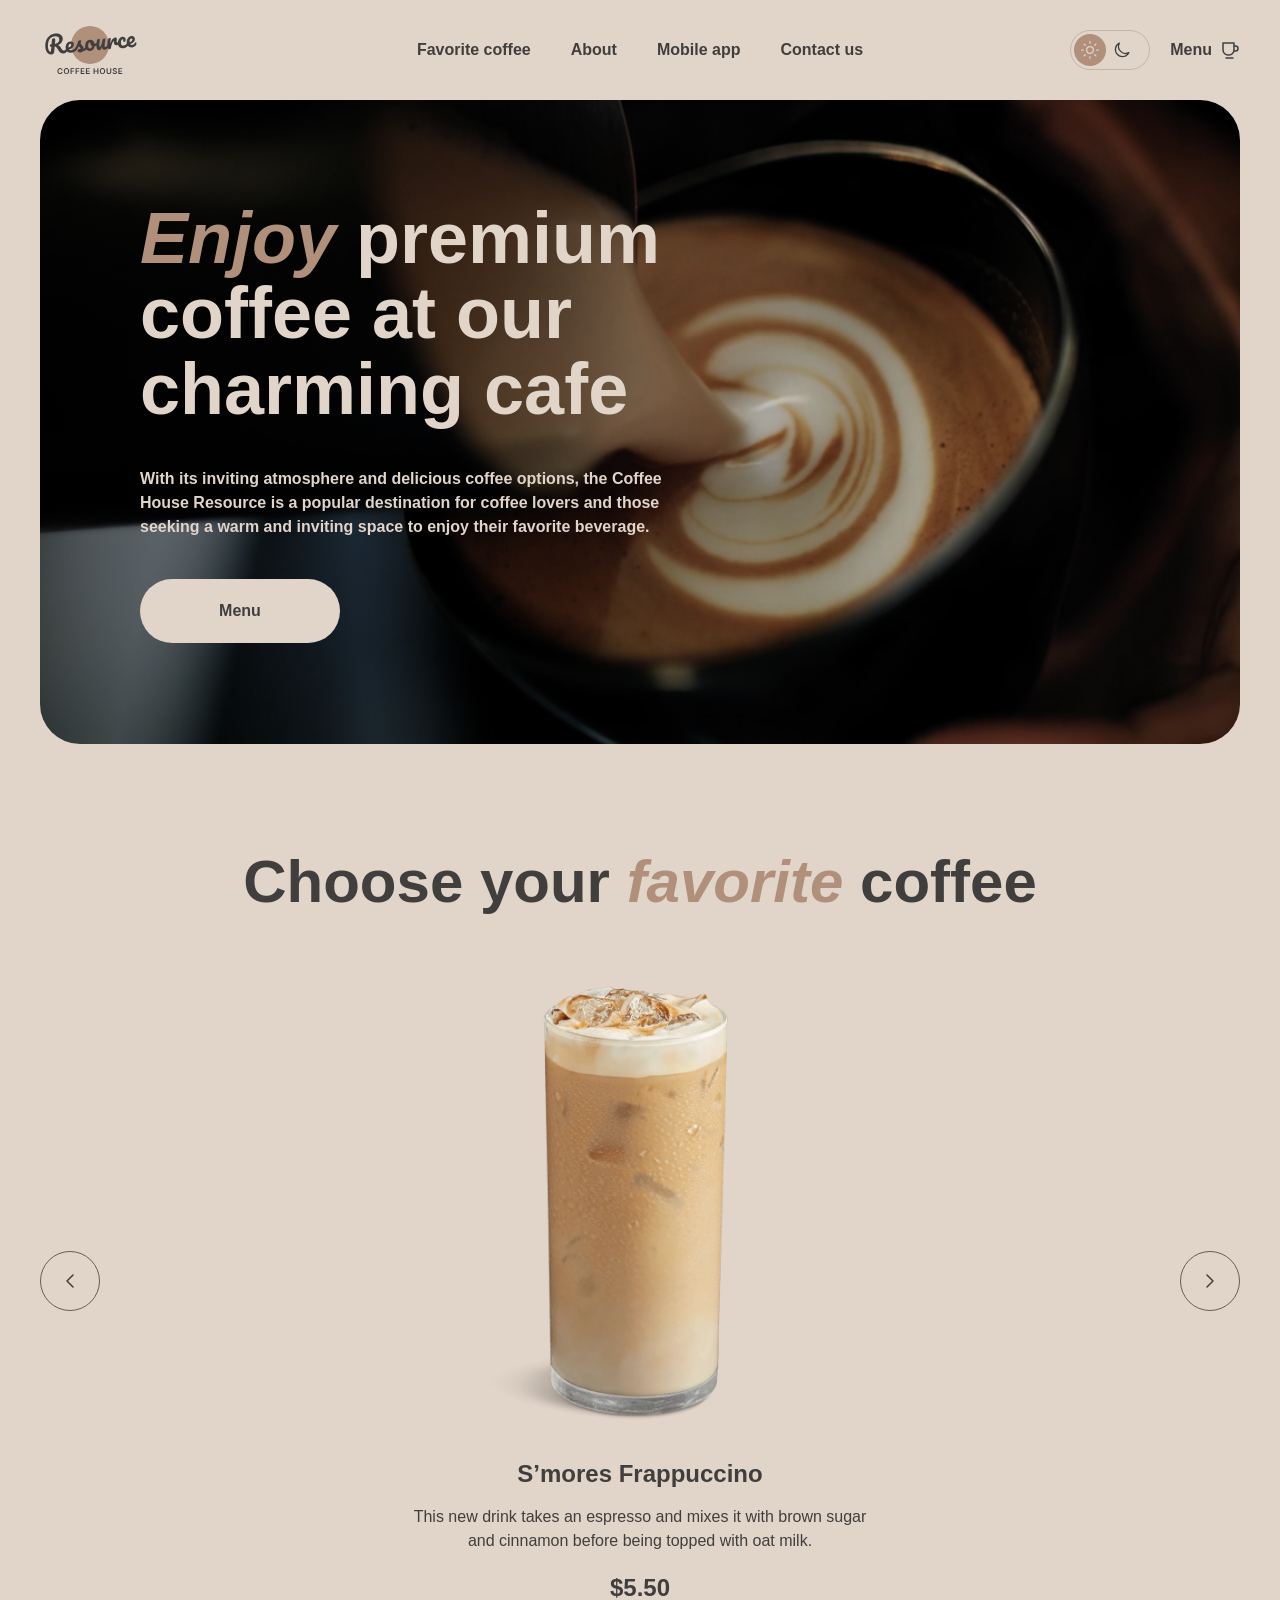
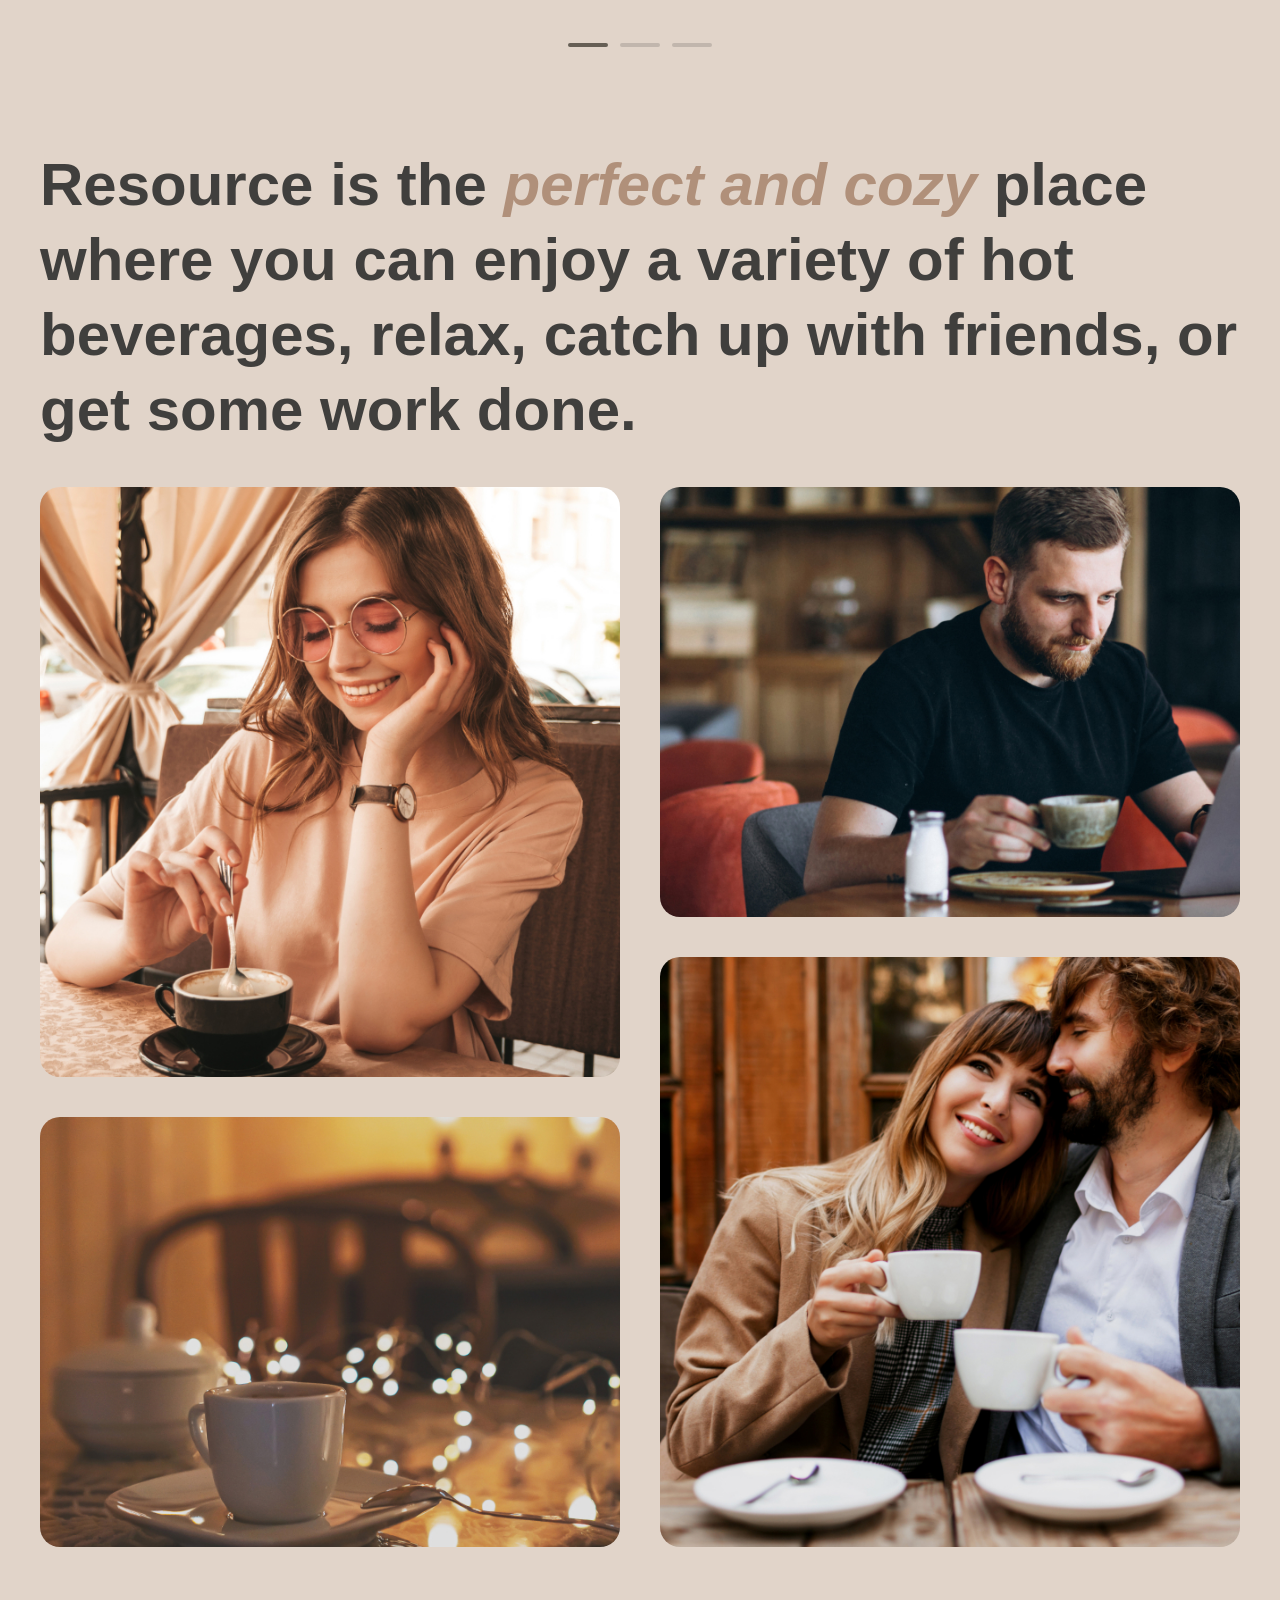
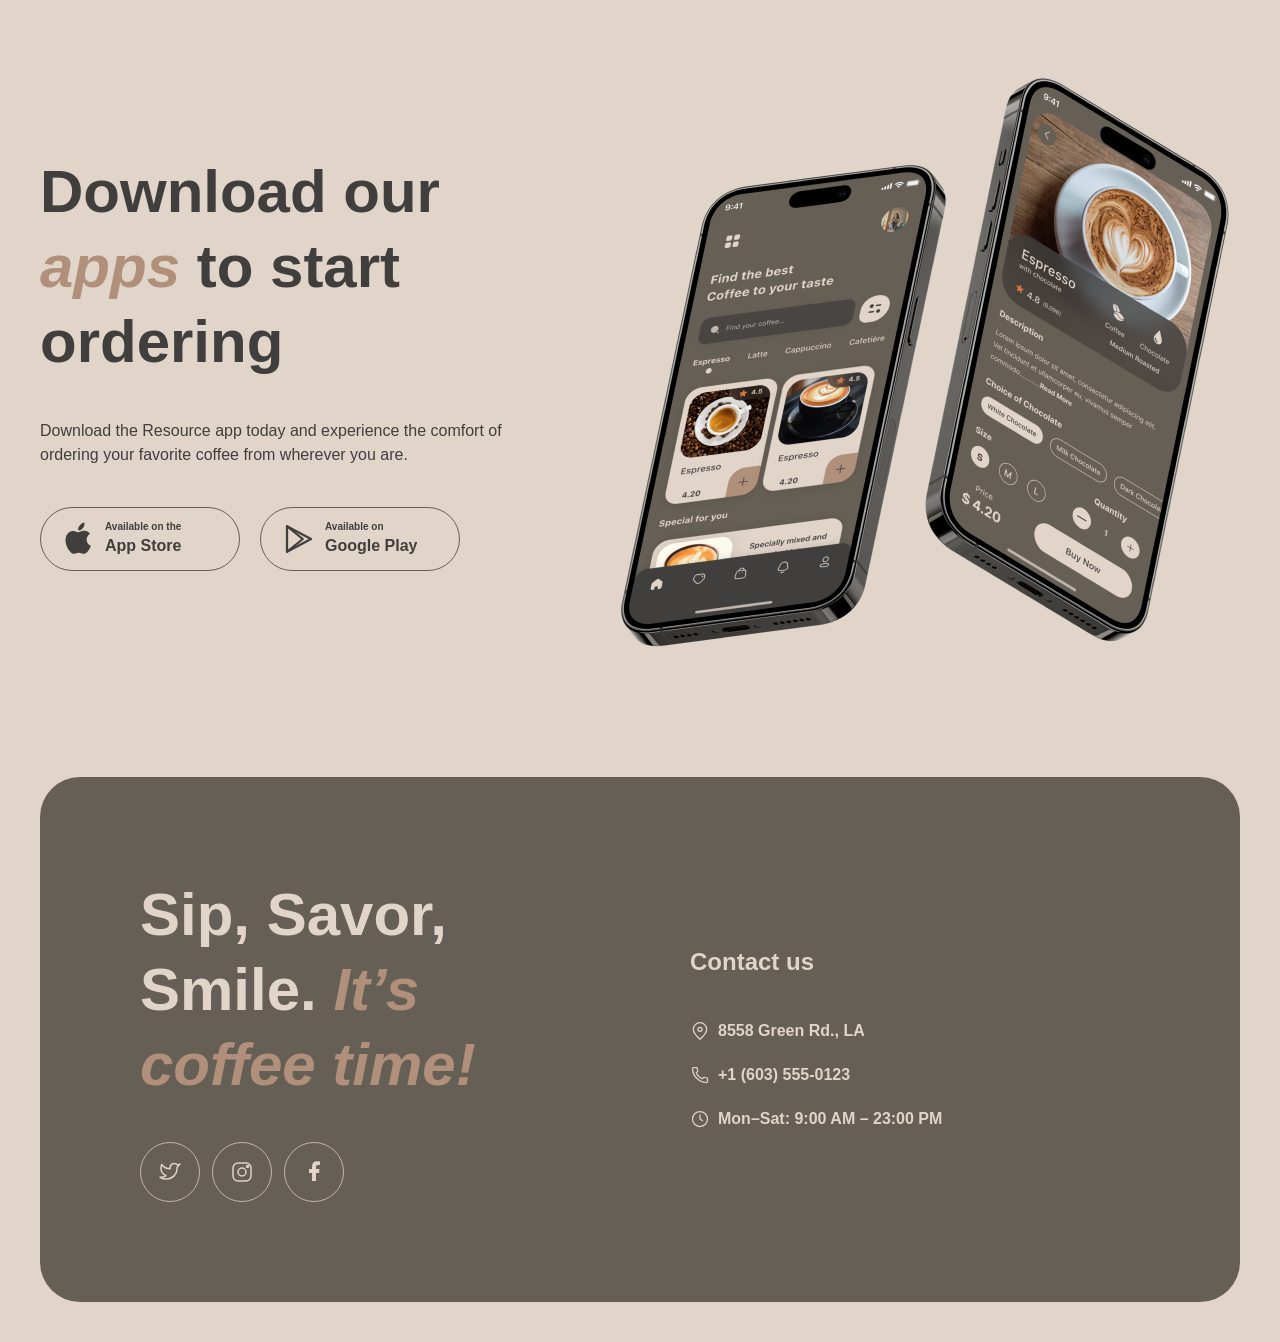
==== commit d8c01665: "fix: match header logo to design" ====
--- a/index.html
+++ b/index.html
@@ -18,8 +18,9 @@
     <header class="header">
       <div class="header__inner container">
         <a class="logo" href="./" aria-label="Coffee House home page">
-          <span class="logo__wordmark">Resource</span>
-          <span class="logo__caption">Coffee House</span>
+          <svg class="logo__image" aria-hidden="true">
+            <use href="assets/icons/logo.svg#coffee-house-logo"></use>
+          </svg>
         </a>
 
         <nav class="header__nav" id="site-navigation" aria-label="Primary navigation">
@@ -159,7 +160,7 @@
           </button>
         </div>
 
-        <div class="favorite__pagination" aria-label="Slide 1 of 3">
+        <div class="favorite__pagination" role="group" aria-label="Slide 1 of 3">
           <span class="favorite__pagination-item favorite__pagination-item--active"></span>
           <span class="favorite__pagination-item"></span>
           <span class="favorite__pagination-item"></span>
--- a/styles/base.css
+++ b/styles/base.css
@@ -85,33 +85,19 @@
 }
 
 .logo {
-  display: inline-flex;
-  width: 60px;
+  display: block;
+  width: 100px;
   height: 60px;
   grid-column: 1;
-  flex-direction: column;
-  align-items: center;
-  justify-content: center;
   justify-self: start;
   color: var(--color-text-primary);
-  line-height: 1;
   text-decoration: none;
 }
 
-.logo__wordmark {
-  font-family: Georgia, "Times New Roman", serif;
-  font-size: 15px;
-  font-style: italic;
-  font-weight: 700;
-  letter-spacing: -0.8px;
-}
-
-.logo__caption {
-  margin-top: 5px;
-  font-size: 7px;
-  font-weight: 600;
-  letter-spacing: 1.2px;
-  text-transform: uppercase;
+.logo__image {
+  display: block;
+  width: 100%;
+  height: 100%;
 }
 
 .header__nav-list {
@@ -247,3 +233,119 @@
 .main {
   padding-block: 40px;
 }
+
+.footer {
+  display: grid;
+  grid-template-columns: repeat(2, minmax(0, 1fr));
+  gap: 100px;
+  align-items: center;
+  margin-bottom: 40px;
+  padding: 100px;
+  border-radius: 40px;
+  color: var(--color-text-secondary);
+  background-color: var(--color-surface);
+}
+
+.footer__title {
+  margin: 0 0 40px;
+  font-size: 60px;
+  font-weight: 600;
+  line-height: 1.25;
+}
+
+.footer__title em {
+  color: var(--color-accent);
+  font-style: italic;
+}
+
+.social-list {
+  display: flex;
+  margin: 0;
+  padding: 0;
+  gap: 12px;
+  list-style: none;
+}
+
+.social-link {
+  display: flex;
+  width: 60px;
+  height: 60px;
+  border: 1px solid var(--color-border-light);
+  border-radius: 50%;
+  align-items: center;
+  justify-content: center;
+  color: var(--color-text-secondary);
+  transition:
+    color var(--transition-duration) ease,
+    background-color var(--transition-duration) ease;
+}
+
+.social-link:hover,
+.social-link:focus-visible {
+  color: var(--color-text-primary);
+  background-color: var(--color-background);
+}
+
+.social-link svg,
+.contact-list__item svg {
+  fill: none;
+  stroke: currentColor;
+  stroke-linecap: round;
+  stroke-linejoin: round;
+  stroke-width: 1.5;
+}
+
+.social-list li:last-child .social-link svg {
+  fill: currentColor;
+  stroke: none;
+}
+
+.footer__contacts-title {
+  margin: 0 0 40px;
+  font-size: 24px;
+  font-weight: 600;
+  line-height: 1.25;
+}
+
+.contact-list {
+  display: flex;
+  flex-direction: column;
+  align-items: flex-start;
+  gap: 16px;
+  font-style: normal;
+}
+
+.contact-list__item {
+  display: inline-flex;
+  min-height: 28px;
+  align-items: center;
+  gap: 8px;
+  color: inherit;
+  font-size: 16px;
+  font-weight: 600;
+  line-height: 1.5;
+  text-decoration: none;
+}
+
+a.contact-list__item {
+  position: relative;
+}
+
+a.contact-list__item::after {
+  position: absolute;
+  right: 0;
+  bottom: 0;
+  left: 28px;
+  height: 2px;
+  background-color: currentColor;
+  content: "";
+  transform: scaleX(0);
+  transform-origin: right;
+  transition: transform var(--transition-duration) ease;
+}
+
+a.contact-list__item:hover::after,
+a.contact-list__item:focus-visible::after {
+  transform: scaleX(1);
+  transform-origin: left;
+}
--- a/styles/home.css
+++ b/styles/home.css
@@ -291,119 +291,3 @@
   width: 100%;
   height: auto;
 }
-
-.footer {
-  display: grid;
-  grid-template-columns: repeat(2, minmax(0, 1fr));
-  gap: 100px;
-  align-items: center;
-  margin-bottom: 40px;
-  padding: 100px;
-  border-radius: 40px;
-  color: var(--color-text-secondary);
-  background-color: var(--color-surface);
-}
-
-.footer__title {
-  margin: 0 0 40px;
-  font-size: 60px;
-  font-weight: 600;
-  line-height: 1.25;
-}
-
-.footer__title em {
-  color: var(--color-accent);
-  font-style: italic;
-}
-
-.social-list {
-  display: flex;
-  margin: 0;
-  padding: 0;
-  gap: 12px;
-  list-style: none;
-}
-
-.social-link {
-  display: flex;
-  width: 60px;
-  height: 60px;
-  border: 1px solid var(--color-border-light);
-  border-radius: 50%;
-  align-items: center;
-  justify-content: center;
-  color: var(--color-text-secondary);
-  transition:
-    color var(--transition-duration) ease,
-    background-color var(--transition-duration) ease;
-}
-
-.social-link:hover,
-.social-link:focus-visible {
-  color: var(--color-text-primary);
-  background-color: var(--color-background);
-}
-
-.social-link svg,
-.contact-list__item svg {
-  fill: none;
-  stroke: currentColor;
-  stroke-linecap: round;
-  stroke-linejoin: round;
-  stroke-width: 1.5;
-}
-
-.social-list li:last-child .social-link svg {
-  fill: currentColor;
-  stroke: none;
-}
-
-.footer__contacts-title {
-  margin: 0 0 40px;
-  font-size: 24px;
-  font-weight: 600;
-  line-height: 1.25;
-}
-
-.contact-list {
-  display: flex;
-  flex-direction: column;
-  align-items: flex-start;
-  gap: 16px;
-  font-style: normal;
-}
-
-.contact-list__item {
-  display: inline-flex;
-  min-height: 28px;
-  align-items: center;
-  gap: 8px;
-  color: inherit;
-  font-size: 16px;
-  font-weight: 600;
-  line-height: 1.5;
-  text-decoration: none;
-}
-
-a.contact-list__item {
-  position: relative;
-}
-
-a.contact-list__item::after {
-  position: absolute;
-  right: 0;
-  bottom: 0;
-  left: 28px;
-  height: 2px;
-  background-color: currentColor;
-  content: "";
-  transform: scaleX(0);
-  transform-origin: right;
-  transition: transform var(--transition-duration) ease;
-}
-
-a.contact-list__item:hover::after,
-a.contact-list__item:focus-visible::after {
-  transform: scaleX(1);
-  transform-origin: left;
-}
--- a/styles/responsive.css
+++ b/styles/responsive.css
@@ -1,3 +1,10 @@
+@media (max-width: 1300px) {
+  .menu__grid {
+    grid-template-columns: repeat(2, 310px);
+    justify-content: center;
+  }
+}
+
 @media (max-width: 1250px) {
   .mobile-app {
     grid-template-columns: 1fr;
@@ -47,6 +54,15 @@
 
   .about__image-box--small {
     display: none;
+  }
+
+  .product-card--additional {
+    display: none;
+  }
+
+  .menu__load-more {
+    display: flex;
+    margin: 40px auto 0;
   }
 
   .footer {
@@ -106,4 +122,21 @@
     font-size: 32px;
     line-height: 1.25;
   }
+
+  .menu__title {
+    font-size: 32px;
+    line-height: 1.25;
+  }
+
+  .menu__categories {
+    gap: 8px;
+  }
+
+  .category-button {
+    padding-right: 8px;
+  }
+
+  .menu__grid {
+    grid-template-columns: 310px;
+  }
 }
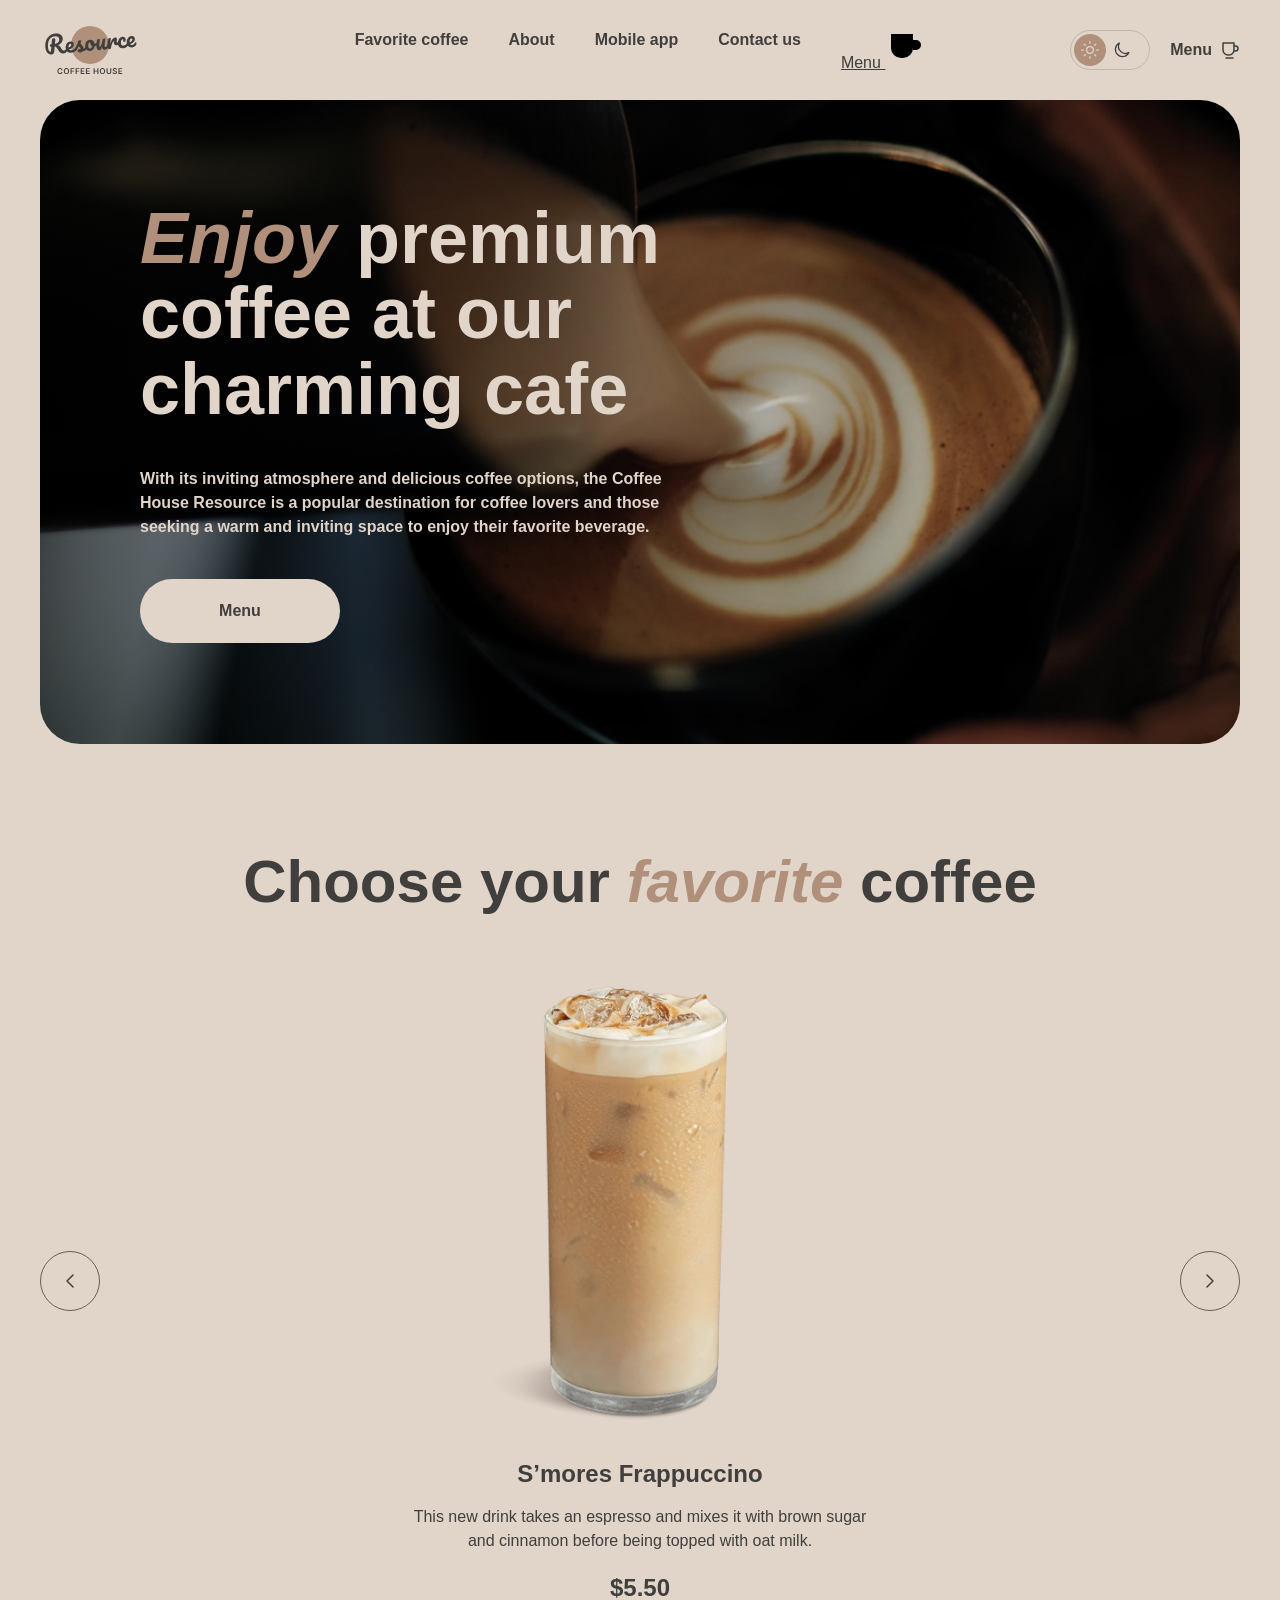
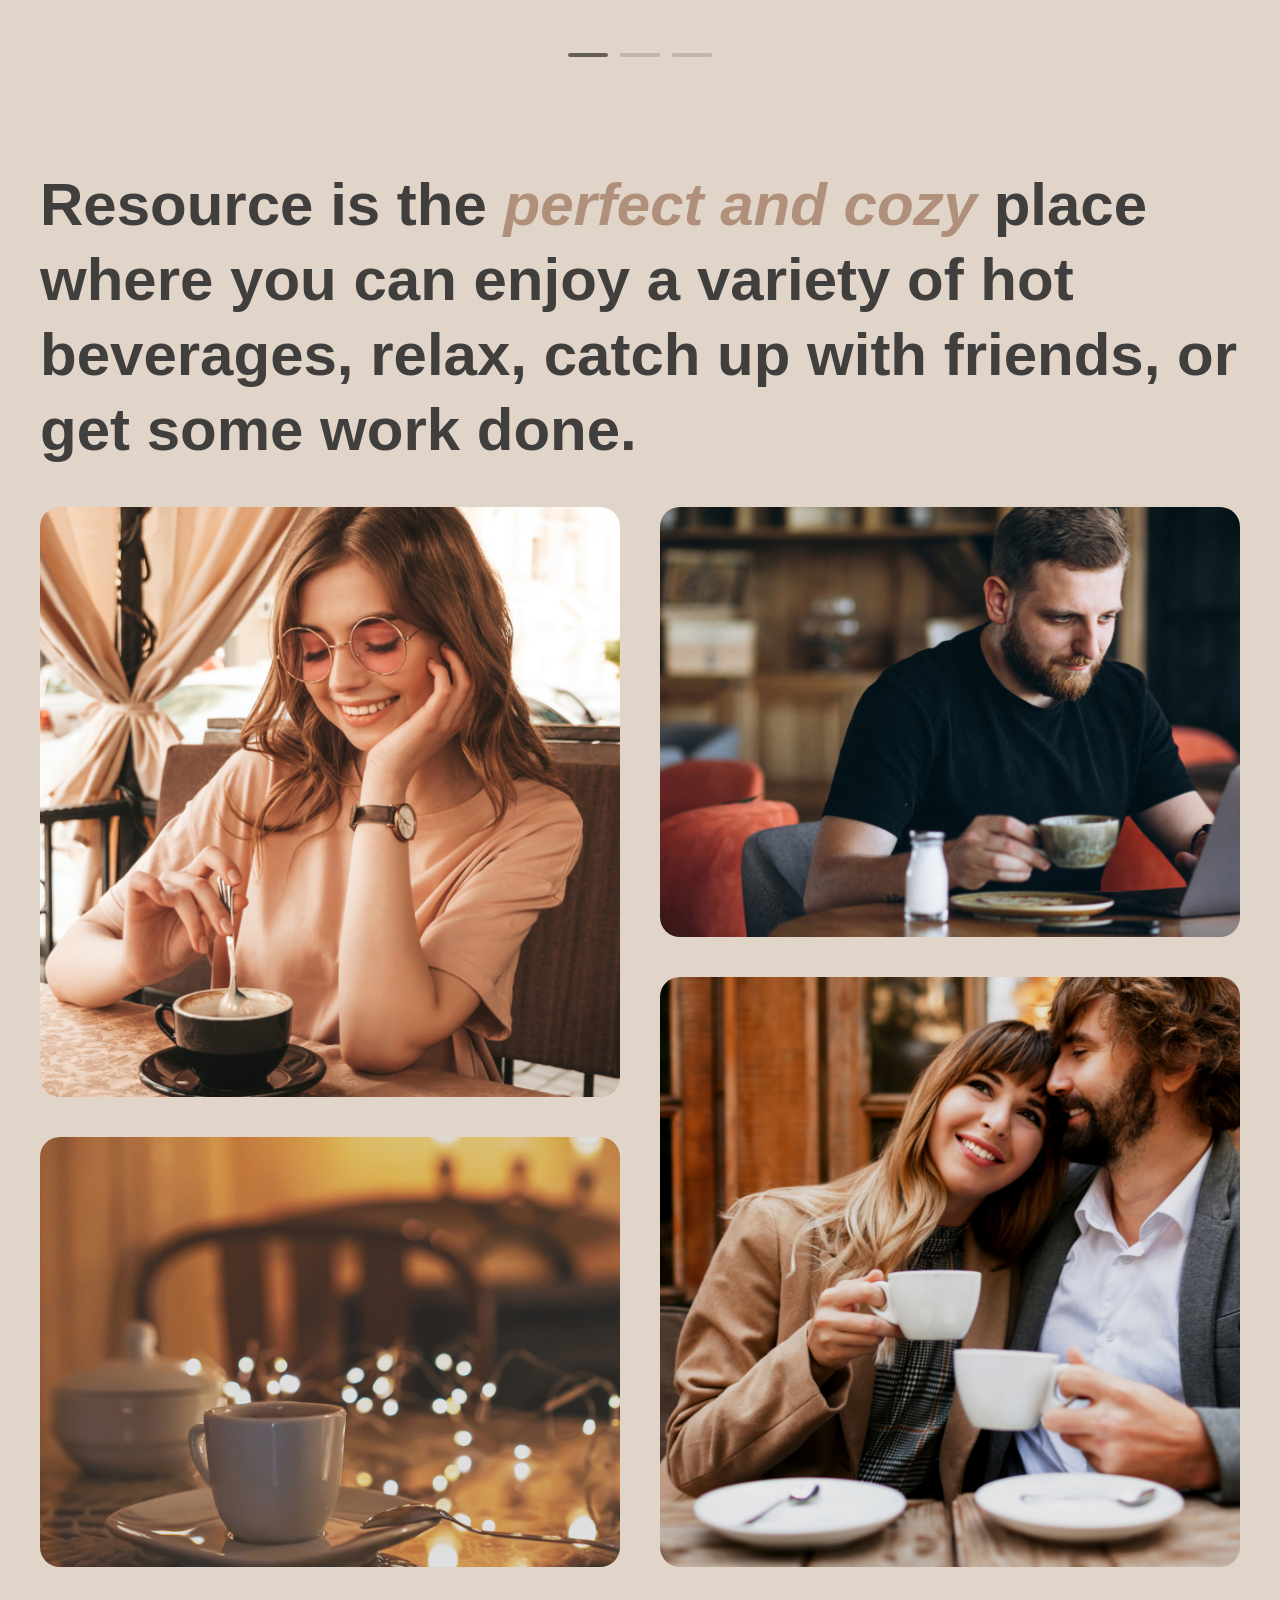
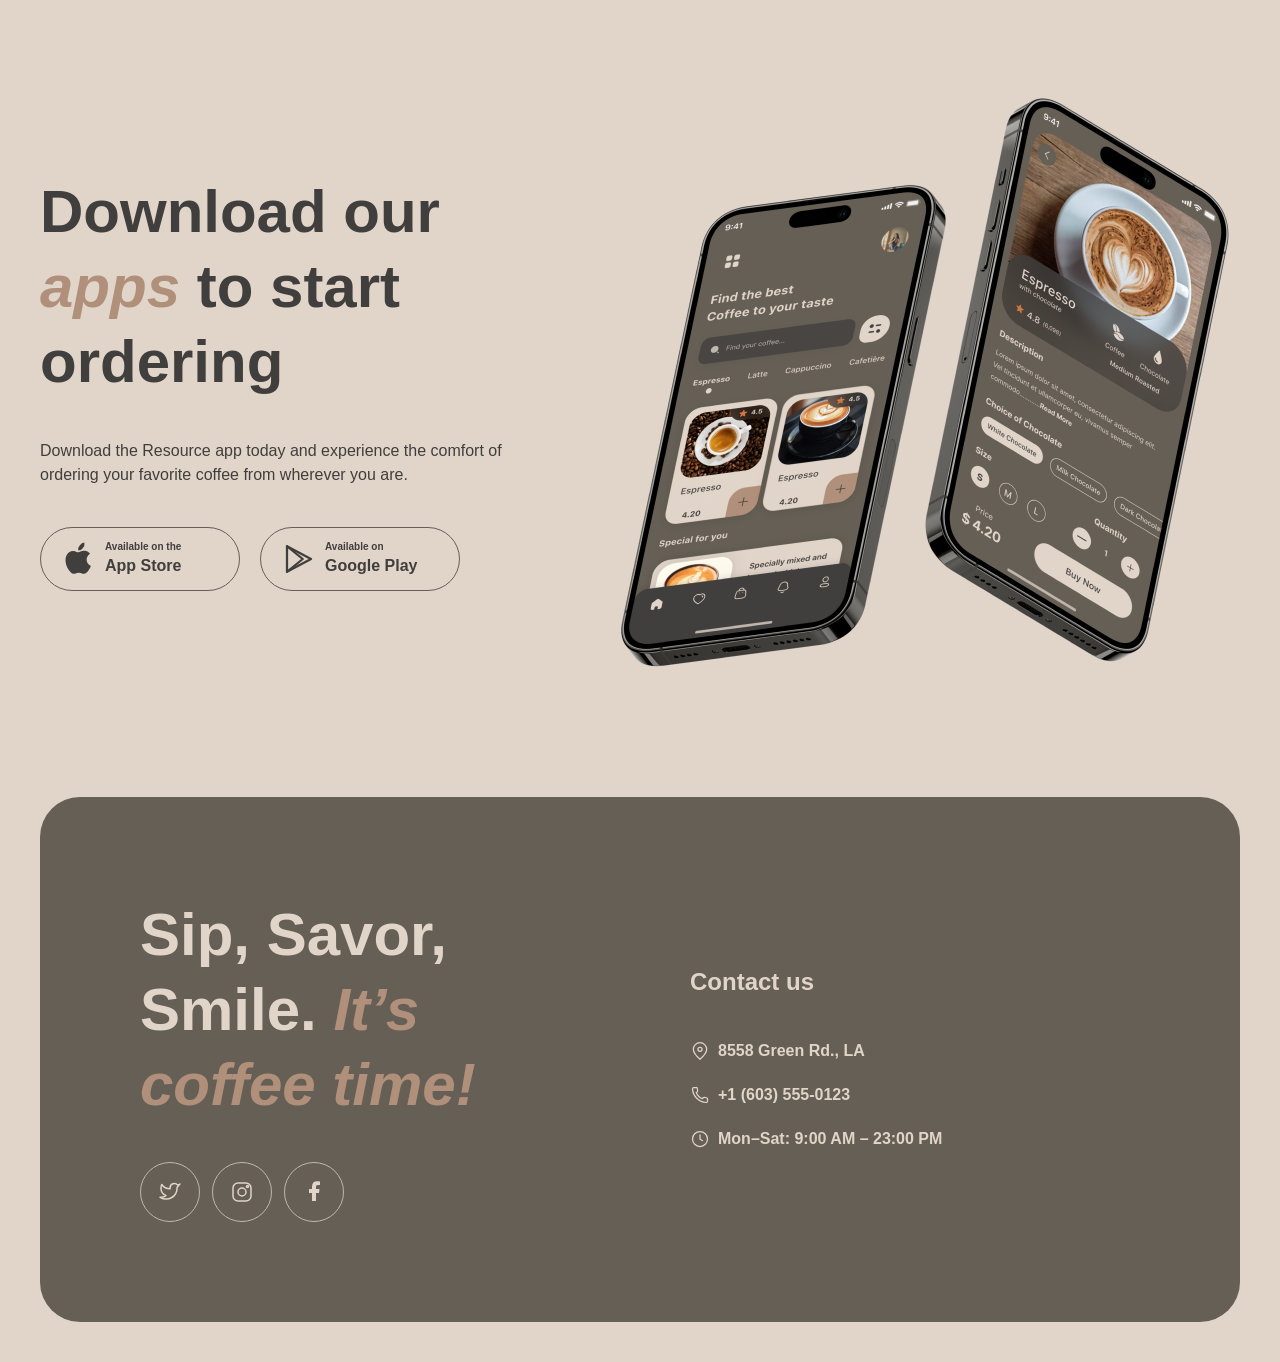
==== commit 61f38e9d: "feat: add interactive favorite coffee slider" ====
--- a/index.html
+++ b/index.html
@@ -3,6 +3,12 @@
   <head>
     <meta charset="UTF-8">
     <meta name="viewport" content="width=device-width, initial-scale=1.0">
+    <script>
+      (() => {
+        const savedTheme = localStorage.getItem("coffee-house-theme");
+        document.documentElement.dataset.theme = savedTheme === "dark" ? "dark" : "light";
+      })();
+    </script>
     <meta
       name="description"
       content="Coffee House — premium coffee in a warm and welcoming atmosphere."
@@ -13,6 +19,8 @@
     <link rel="stylesheet" href="styles/home.css">
     <link rel="stylesheet" href="styles/responsive.css">
     <script src="scripts/theme.js" defer></script>
+    <script src="scripts/burger-menu.js" defer></script>
+    <script src="scripts/slider.js" defer></script>
   </head>
   <body class="page page--home">
     <header class="header">
@@ -29,6 +37,15 @@
             <li><a class="header__nav-link" href="#about">About</a></li>
             <li><a class="header__nav-link" href="#mobile-app">Mobile app</a></li>
             <li><a class="header__nav-link" href="#contacts">Contact us</a></li>
+            <li class="header__nav-menu-item">
+              <a class="header__nav-menu-link" href="menu/">
+                <span>Menu</span>
+                <svg aria-hidden="true" viewBox="0 0 20 20" width="40" height="40">
+                  <path d="M3 3h11v7a5 5 0 0 1-5 5H8a5 5 0 0 1-5-5V3Z"></path>
+                  <path d="M14 6h1.5a2.5 2.5 0 0 1 0 5H14M6 18h7"></path>
+                </svg>
+              </a>
+            </li>
           </ul>
         </nav>
 
@@ -103,8 +120,12 @@
             </svg>
           </button>
 
-          <div class="favorite__slides">
-            <article class="favorite__slide">
+          <div class="favorite__slides" aria-live="polite">
+            <article
+              class="favorite__slide favorite__slide--active"
+              aria-roledescription="slide"
+              aria-label="1 of 3"
+            >
               <img
                 class="favorite__image"
                 src="assets/images/coffee-slider-1.png"
@@ -120,7 +141,12 @@
               <p class="favorite__price">$5.50</p>
             </article>
 
-            <article class="favorite__slide" hidden>
+            <article
+              class="favorite__slide"
+              aria-roledescription="slide"
+              aria-label="2 of 3"
+              aria-hidden="true"
+            >
               <img
                 class="favorite__image"
                 src="assets/images/coffee-slider-2.png"
@@ -136,7 +162,12 @@
               <p class="favorite__price">$5.00</p>
             </article>
 
-            <article class="favorite__slide" hidden>
+            <article
+              class="favorite__slide"
+              aria-roledescription="slide"
+              aria-label="3 of 3"
+              aria-hidden="true"
+            >
               <img
                 class="favorite__image"
                 src="assets/images/coffee-slider-3.png"
@@ -161,9 +192,22 @@
         </div>
 
         <div class="favorite__pagination" role="group" aria-label="Slide 1 of 3">
-          <span class="favorite__pagination-item favorite__pagination-item--active"></span>
-          <span class="favorite__pagination-item"></span>
-          <span class="favorite__pagination-item"></span>
+          <button
+            class="favorite__pagination-item favorite__pagination-item--active"
+            type="button"
+            aria-label="Show slide 1"
+            aria-current="true"
+          ></button>
+          <button
+            class="favorite__pagination-item"
+            type="button"
+            aria-label="Show slide 2"
+          ></button>
+          <button
+            class="favorite__pagination-item"
+            type="button"
+            aria-label="Show slide 3"
+          ></button>
         </div>
       </section>
 
--- a/styles/home.css
+++ b/styles/home.css
@@ -104,6 +104,11 @@
   justify-content: space-between;
 }
 
+.favorite__slides {
+  display: grid;
+  min-width: 0;
+}
+
 .slider-arrow {
   display: inline-flex;
   width: 60px;
@@ -128,8 +133,25 @@
 }
 
 .favorite__slide {
-  font-size: 16px;
-  line-height: 1.5;
+  grid-area: 1 / 1;
+  font-size: 16px;
+  line-height: 1.5;
+  opacity: 0;
+  pointer-events: none;
+  transform: scale(0.98);
+  visibility: hidden;
+  transition:
+    opacity 0.5s ease,
+    transform 0.5s ease,
+    visibility 0s linear 0.5s;
+}
+
+.favorite__slide--active {
+  opacity: 1;
+  pointer-events: auto;
+  transform: scale(1);
+  visibility: visible;
+  transition-delay: 0s;
 }
 
 .favorite__image {
@@ -160,14 +182,36 @@
 }
 
 .favorite__pagination-item {
+  position: relative;
   width: 40px;
+  height: 24px;
+  padding: 0;
+  border: 0;
+  background: transparent;
+  cursor: pointer;
+}
+
+.favorite__pagination-item::before {
+  position: absolute;
+  top: 50%;
+  right: 0;
+  left: 0;
   height: 4px;
   border-radius: 100px;
   background-color: var(--color-border-light);
-}
-
-.favorite__pagination-item--active {
+  content: "";
+  transform: translateY(-50%);
+  transition: background-color var(--transition-duration) ease;
+}
+
+.favorite__pagination-item--active::before {
   background-color: var(--color-border-dark);
+}
+
+@media (prefers-reduced-motion: reduce) {
+  .favorite__slide {
+    transition: none;
+  }
 }
 
 .about {
